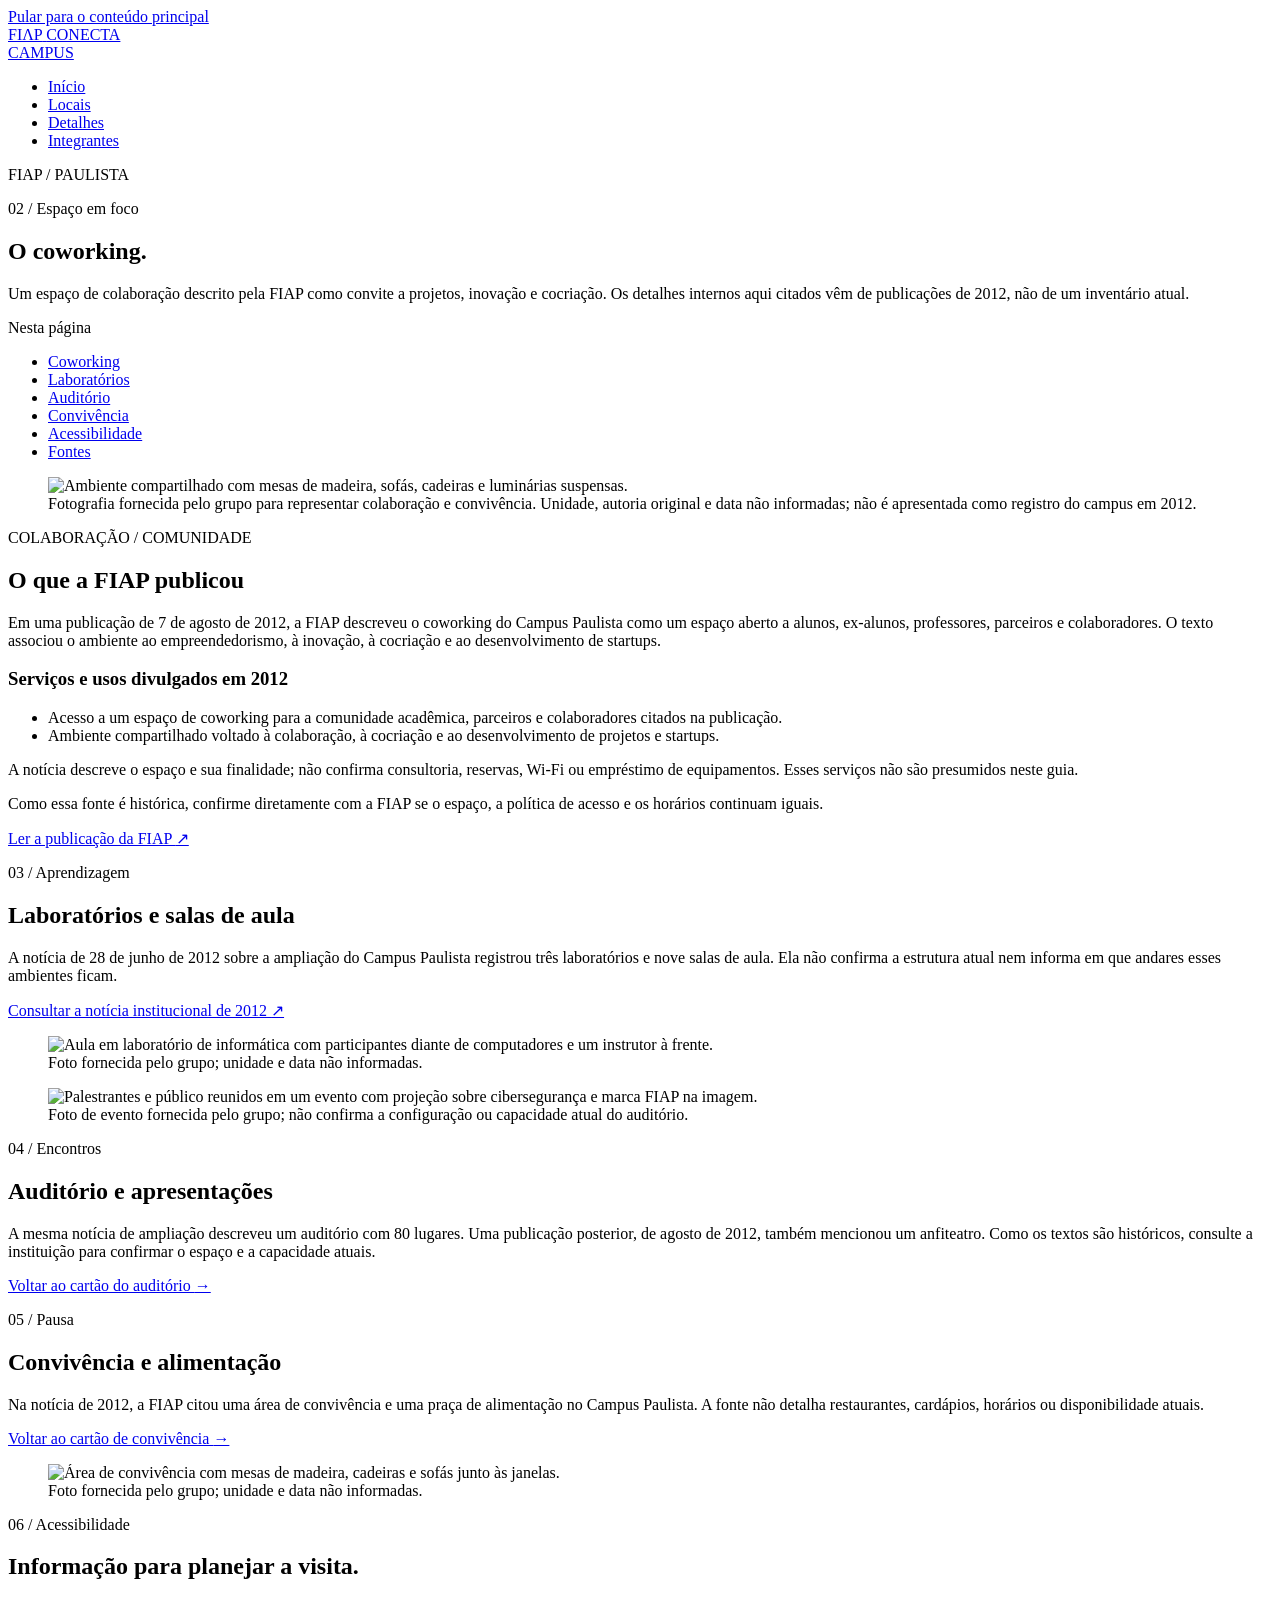
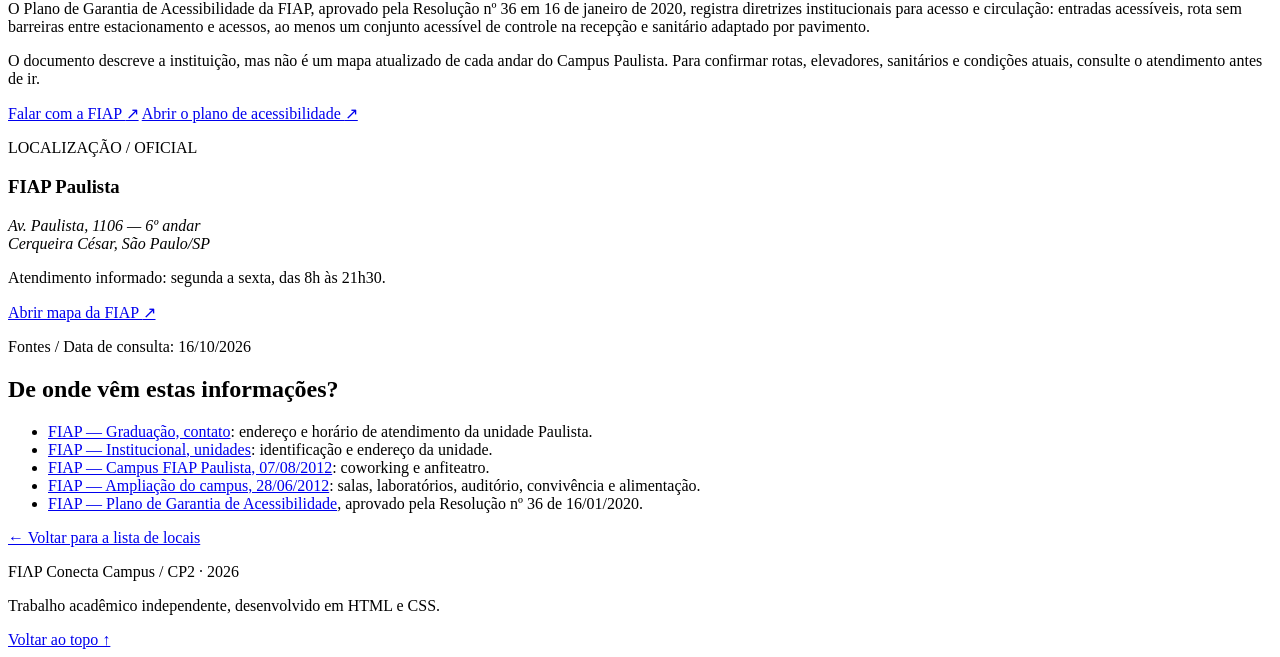
==== detalhes.html @ 5aaaa716 "chore: importa estrutura inicial HTML e CSS Snapshot estático para revisão do grupo; contém as quatr" ====
<!--
INTEGRANTES DO GRUPO
RM574554-ASAFFE GABRIEL
RM576939-GUSTAVO ALMEIDA
RM575893-MOISES ALCIATI
RM576661-CLAUDIO AUGUSTO SILVA DE ASSIS
-->
<!DOCTYPE html>
<html lang="pt-BR">
    <head>
        <meta charset="UTF-8">
        <meta name="viewport" content="width=device-width, initial-scale=1.0">
        <meta name="description" content="Detalhes do coworking e de outros espaços divulgados para a unidade FIAP Paulista, com informações de acessibilidade e fontes.">
        <title>Detalhes | Conecta Campus FIAP</title>
        <link rel="icon" href="img/icone-conecta.svg" type="image/svg+xml">
        <link rel="stylesheet" href="css/style.css">
    </head>
    <body class="page-details">
        <a class="skip-link" href="#principal">Pular para o conteúdo principal</a>
        <header class="site-header" id="topo">
            <div class="container header-content">
                <a class="brand" href="index.html" aria-label="Conecta Campus FIAP — início">
                    <span class="brand-mark" aria-hidden="true">FIΛP</span>
                    <span class="brand-name">CONECTA<br>CAMPUS</span>
                </a>
                <nav aria-label="Navegação principal">
                    <ul class="nav-list">
                        <li><a href="index.html">Início</a></li>
                        <li><a href="locais.html">Locais</a></li>
                        <li><a href="detalhes.html" aria-current="page">Detalhes</a></li>
                        <li><a href="integrantes.html">Integrantes</a></li>
                    </ul>
                </nav>
                <span class="campus-tag">FIAP <span aria-hidden="true">/</span> PAULISTA</span>
            </div>
        </header>

        <main id="principal">
            <section class="page-intro container" aria-labelledby="titulo-principal">
                <p class="eyebrow">02 <span aria-hidden="true">/</span> Espaço em foco</p>
                <h1 id="titulo-principal">O coworking.</h1>
                <p class="lead">Um espaço de colaboração descrito pela FIAP como convite a projetos, inovação e cocriação. Os detalhes internos aqui citados vêm de publicações de 2012, não de um inventário atual.</p>
            </section>

            <nav class="detail-index container" aria-label="Atalhos para as seções desta página">
                <p class="index-label">Nesta página</p>
                <ul>
                    <li><a href="#coworking">Coworking</a></li>
                    <li><a href="#laboratorios">Laboratórios</a></li>
                    <li><a href="#auditorio">Auditório</a></li>
                    <li><a href="#convivencia">Convivência</a></li>
                    <li><a href="#acessibilidade">Acessibilidade</a></li>
                    <li><a href="#fontes">Fontes</a></li>
                </ul>
            </nav>

            <section class="section container detail-feature" id="coworking" aria-labelledby="titulo-coworking">
                <figure class="detail-image-frame">
                    <img class="detail-image" src="img/convivencia-fiap.png" alt="Ambiente compartilhado com mesas de madeira, sofás, cadeiras e luminárias suspensas.">
                    <figcaption class="image-credit">Fotografia fornecida pelo grupo para representar colaboração e convivência. Unidade, autoria original e data não informadas; não é apresentada como registro do campus em 2012.</figcaption>
                </figure>
                <div class="detail-copy">
                    <p class="card-kicker">COLABORAÇÃO <span aria-hidden="true">/</span> COMUNIDADE</p>
                    <h2 id="titulo-coworking">O que a FIAP publicou</h2>
                    <p>Em uma publicação de 7 de agosto de 2012, a FIAP descreveu o coworking do Campus Paulista como um espaço aberto a alunos, ex-alunos, professores, parceiros e colaboradores. O texto associou o ambiente ao empreendedorismo, à inovação, à cocriação e ao desenvolvimento de startups.</p>
                    <h3>Serviços e usos divulgados em 2012</h3>
                    <ul class="check-list">
                        <li>Acesso a um espaço de coworking para a comunidade acadêmica, parceiros e colaboradores citados na publicação.</li>
                        <li>Ambiente compartilhado voltado à colaboração, à cocriação e ao desenvolvimento de projetos e startups.</li>
                    </ul>
                    <p>A notícia descreve o espaço e sua finalidade; não confirma consultoria, reservas, Wi-Fi ou empréstimo de equipamentos. Esses serviços não são presumidos neste guia.</p>
                    <p>Como essa fonte é histórica, confirme diretamente com a FIAP se o espaço, a política de acesso e os horários continuam iguais.</p>
                    <a class="button" href="https://www.fiap.com.br/2012/08/07/campus-fiap-paulista/">Ler a publicação da FIAP <span aria-hidden="true">↗</span></a>
                </div>
            </section>

            <section class="section" id="laboratorios" aria-labelledby="titulo-laboratorios">
                <div class="container detail-row">
                    <div>
                        <p class="eyebrow">03 <span aria-hidden="true">/</span> Aprendizagem</p>
                        <h2 id="titulo-laboratorios">Laboratórios e salas de aula</h2>
                        <p>A notícia de 28 de junho de 2012 sobre a ampliação do Campus Paulista registrou três laboratórios e nove salas de aula. Ela não confirma a estrutura atual nem informa em que andares esses ambientes ficam.</p>
                        <a class="text-link" href="https://www.fiap.com.br/imprensa/fiap-inaugura-novo-campus-na-avenida-paulista/">Consultar a notícia institucional de 2012 <span aria-hidden="true">↗</span></a>
                    </div>
                    <figure>
                        <img class="detail-space-photo" src="img/laboratorio-fiap.webp" alt="Aula em laboratório de informática com participantes diante de computadores e um instrutor à frente.">
                        <figcaption class="image-credit">Foto fornecida pelo grupo; unidade e data não informadas.</figcaption>
                    </figure>
                </div>
            </section>

            <section class="section" id="auditorio" aria-labelledby="titulo-auditorio">
                <div class="container detail-row">
                    <figure>
                        <img class="detail-space-photo" src="img/evento-fiap.webp" alt="Palestrantes e público reunidos em um evento com projeção sobre cibersegurança e marca FIAP na imagem.">
                        <figcaption class="image-credit">Foto de evento fornecida pelo grupo; não confirma a configuração ou capacidade atual do auditório.</figcaption>
                    </figure>
                    <div>
                        <p class="eyebrow">04 <span aria-hidden="true">/</span> Encontros</p>
                        <h2 id="titulo-auditorio">Auditório e apresentações</h2>
                        <p>A mesma notícia de ampliação descreveu um auditório com 80 lugares. Uma publicação posterior, de agosto de 2012, também mencionou um anfiteatro. Como os textos são históricos, consulte a instituição para confirmar o espaço e a capacidade atuais.</p>
                        <a class="text-link" href="locais.html#auditorio">Voltar ao cartão do auditório <span aria-hidden="true">→</span></a>
                    </div>
                </div>
            </section>

            <section class="section" id="convivencia" aria-labelledby="titulo-convivencia">
                <div class="container detail-row">
                    <div>
                        <p class="eyebrow">05 <span aria-hidden="true">/</span> Pausa</p>
                        <h2 id="titulo-convivencia">Convivência e alimentação</h2>
                        <p>Na notícia de 2012, a FIAP citou uma área de convivência e uma praça de alimentação no Campus Paulista. A fonte não detalha restaurantes, cardápios, horários ou disponibilidade atuais.</p>
                        <a class="text-link" href="locais.html#convivencia">Voltar ao cartão de convivência <span aria-hidden="true">→</span></a>
                    </div>
                    <figure>
                        <img class="detail-space-photo" src="img/convivencia-fiap.png" alt="Área de convivência com mesas de madeira, cadeiras e sofás junto às janelas.">
                        <figcaption class="image-credit">Foto fornecida pelo grupo; unidade e data não informadas.</figcaption>
                    </figure>
                </div>
            </section>

            <section class="section accessibility-section" id="acessibilidade" aria-labelledby="titulo-acessibilidade">
                <div class="container accessibility-content">
                    <div>
                        <p class="eyebrow">06 <span aria-hidden="true">/</span> Acessibilidade</p>
                        <h2 id="titulo-acessibilidade">Informação para planejar a visita.</h2>
                        <p>O Plano de Garantia de Acessibilidade da FIAP, aprovado pela Resolução nº 36 em 16 de janeiro de 2020, registra diretrizes institucionais para acesso e circulação: entradas acessíveis, rota sem barreiras entre estacionamento e acessos, ao menos um conjunto acessível de controle na recepção e sanitário adaptado por pavimento.</p>
                        <p>O documento descreve a instituição, mas não é um mapa atualizado de cada andar do Campus Paulista. Para confirmar rotas, elevadores, sanitários e condições atuais, consulte o atendimento antes de ir.</p>
                        <div class="link-row">
                            <a class="button" href="https://www.fiap.com.br/graduacao/contato/">Falar com a FIAP <span aria-hidden="true">↗</span></a>
                            <a class="text-link" href="https://www.fiap.com.br/wp-content/themes/fiap2016/documents/fiap/informacoes-academicas/politicas-institucionais/PLANO%20DE%20GARANTIA%20DE%20ACESSIBILIDADE.pdf">Abrir o plano de acessibilidade <span aria-hidden="true">↗</span></a>
                        </div>
                    </div>
                    <aside class="access-note" aria-label="Resumo sobre o endereço">
                        <p class="card-kicker">LOCALIZAÇÃO <span aria-hidden="true">/</span> OFICIAL</p>
                        <h3>FIAP Paulista</h3>
                        <address>Av. Paulista, 1106 — 6º andar<br>Cerqueira César, São Paulo/SP</address>
                        <p>Atendimento informado: segunda a sexta, das 8h às 21h30.</p>
                        <a class="text-link" href="https://maps.app.goo.gl/bzuX8B3q8ZZ3QX9L8">Abrir mapa da FIAP <span aria-hidden="true">↗</span></a>
                    </aside>
                </div>
            </section>

            <section class="section" id="fontes" aria-labelledby="titulo-fontes">
                <div class="container source-panel">
                    <p class="eyebrow">Fontes <span aria-hidden="true">/</span> Data de consulta: 16/10/2026</p>
                    <h2 id="titulo-fontes">De onde vêm estas informações?</h2>
                    <ul class="source-list">
                        <li><a href="https://www.fiap.com.br/graduacao/contato/">FIAP — Graduação, contato</a>: endereço e horário de atendimento da unidade Paulista.</li>
                        <li><a href="https://www.fiap.com.br/institucional/">FIAP — Institucional, unidades</a>: identificação e endereço da unidade.</li>
                        <li><a href="https://www.fiap.com.br/2012/08/07/campus-fiap-paulista/">FIAP — Campus FIAP Paulista, 07/08/2012</a>: coworking e anfiteatro.</li>
                        <li><a href="https://www.fiap.com.br/imprensa/fiap-inaugura-novo-campus-na-avenida-paulista/">FIAP — Ampliação do campus, 28/06/2012</a>: salas, laboratórios, auditório, convivência e alimentação.</li>
                        <li><a href="https://www.fiap.com.br/wp-content/themes/fiap2016/documents/fiap/informacoes-academicas/politicas-institucionais/PLANO%20DE%20GARANTIA%20DE%20ACESSIBILIDADE.pdf">FIAP — Plano de Garantia de Acessibilidade</a>, aprovado pela Resolução nº 36 de 16/01/2020.</li>
                    </ul>
                </div>
            </section>

            <div class="container return-link-wrap"><a class="button button-outline" href="locais.html">← Voltar para a lista de locais</a></div>
        </main>

        <footer class="site-footer">
            <div class="container footer-content">
                <p><span class="footer-brand">FIΛP</span> Conecta Campus <span aria-hidden="true">/</span> CP2 · 2026</p>
                <p>Trabalho acadêmico independente, desenvolvido em HTML e CSS.</p>
                <a href="#topo">Voltar ao topo ↑</a>
            </div>
        </footer>
    </body>
</html>
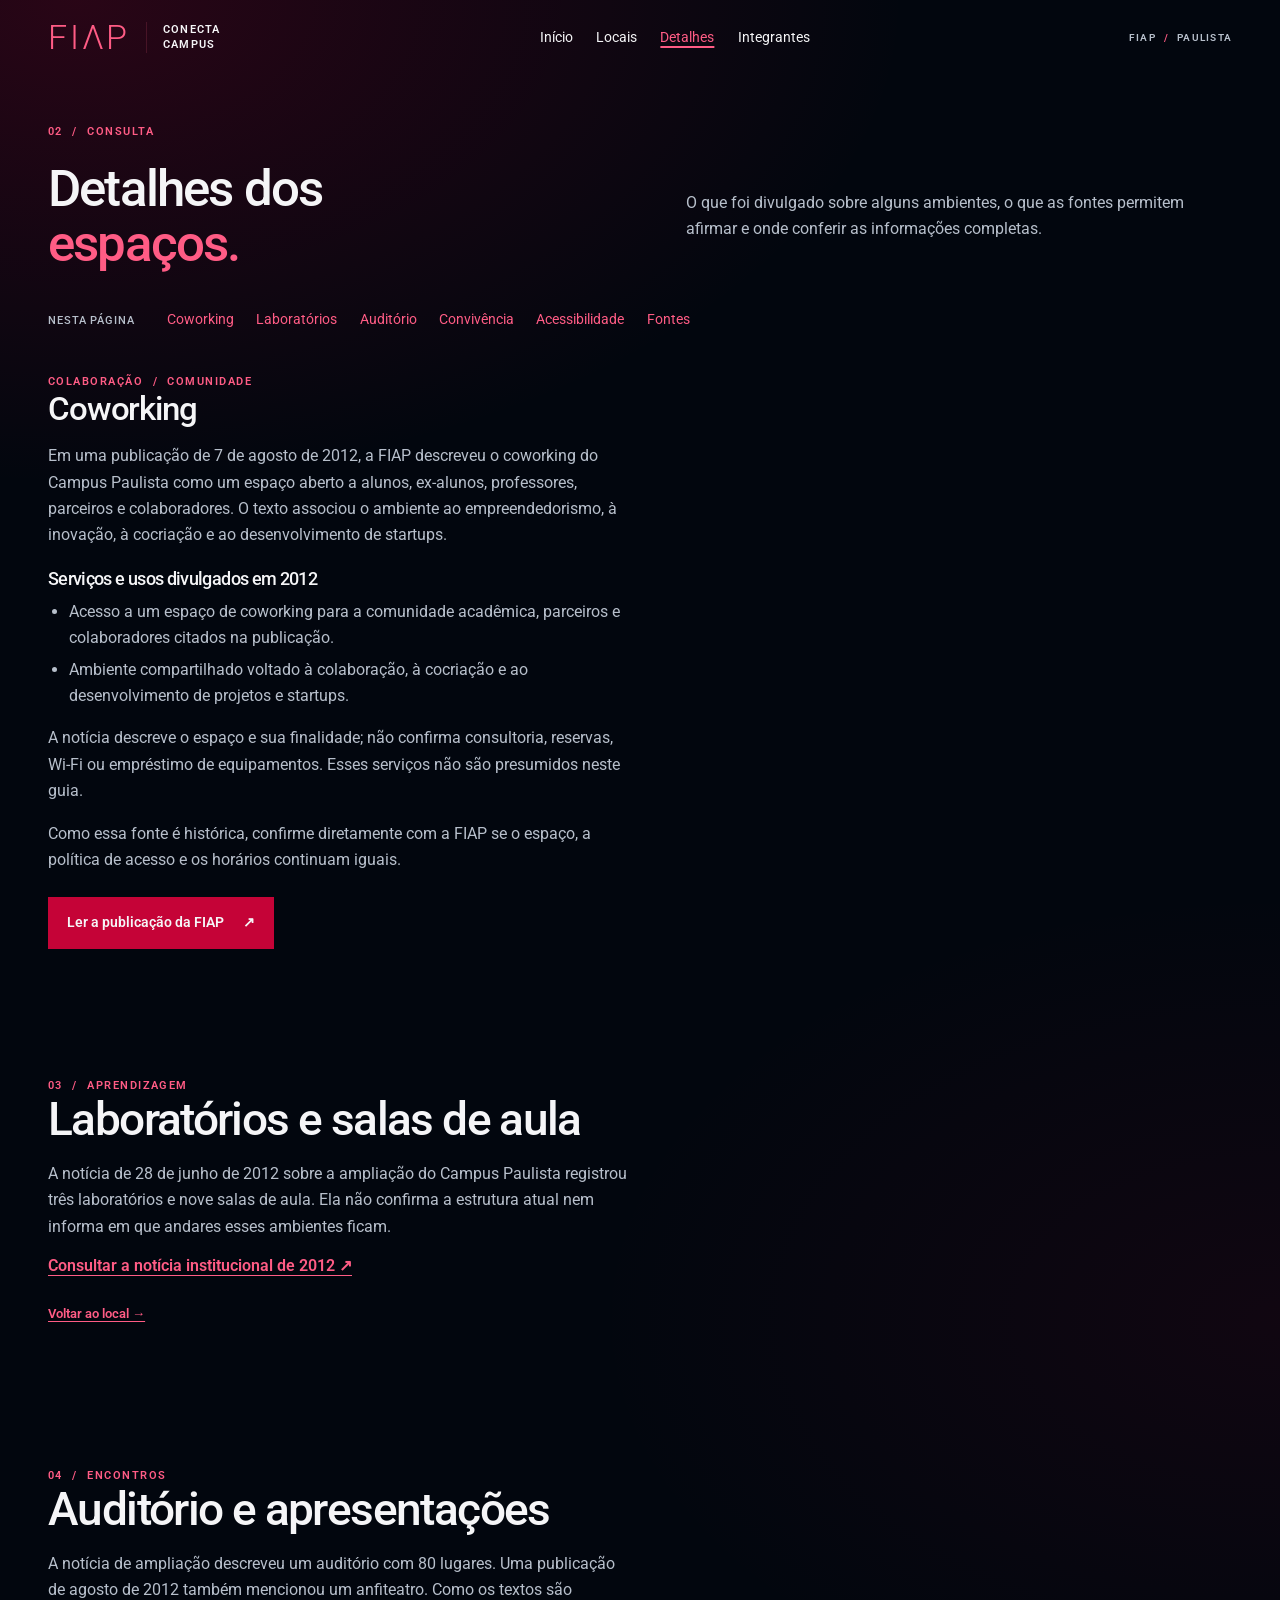
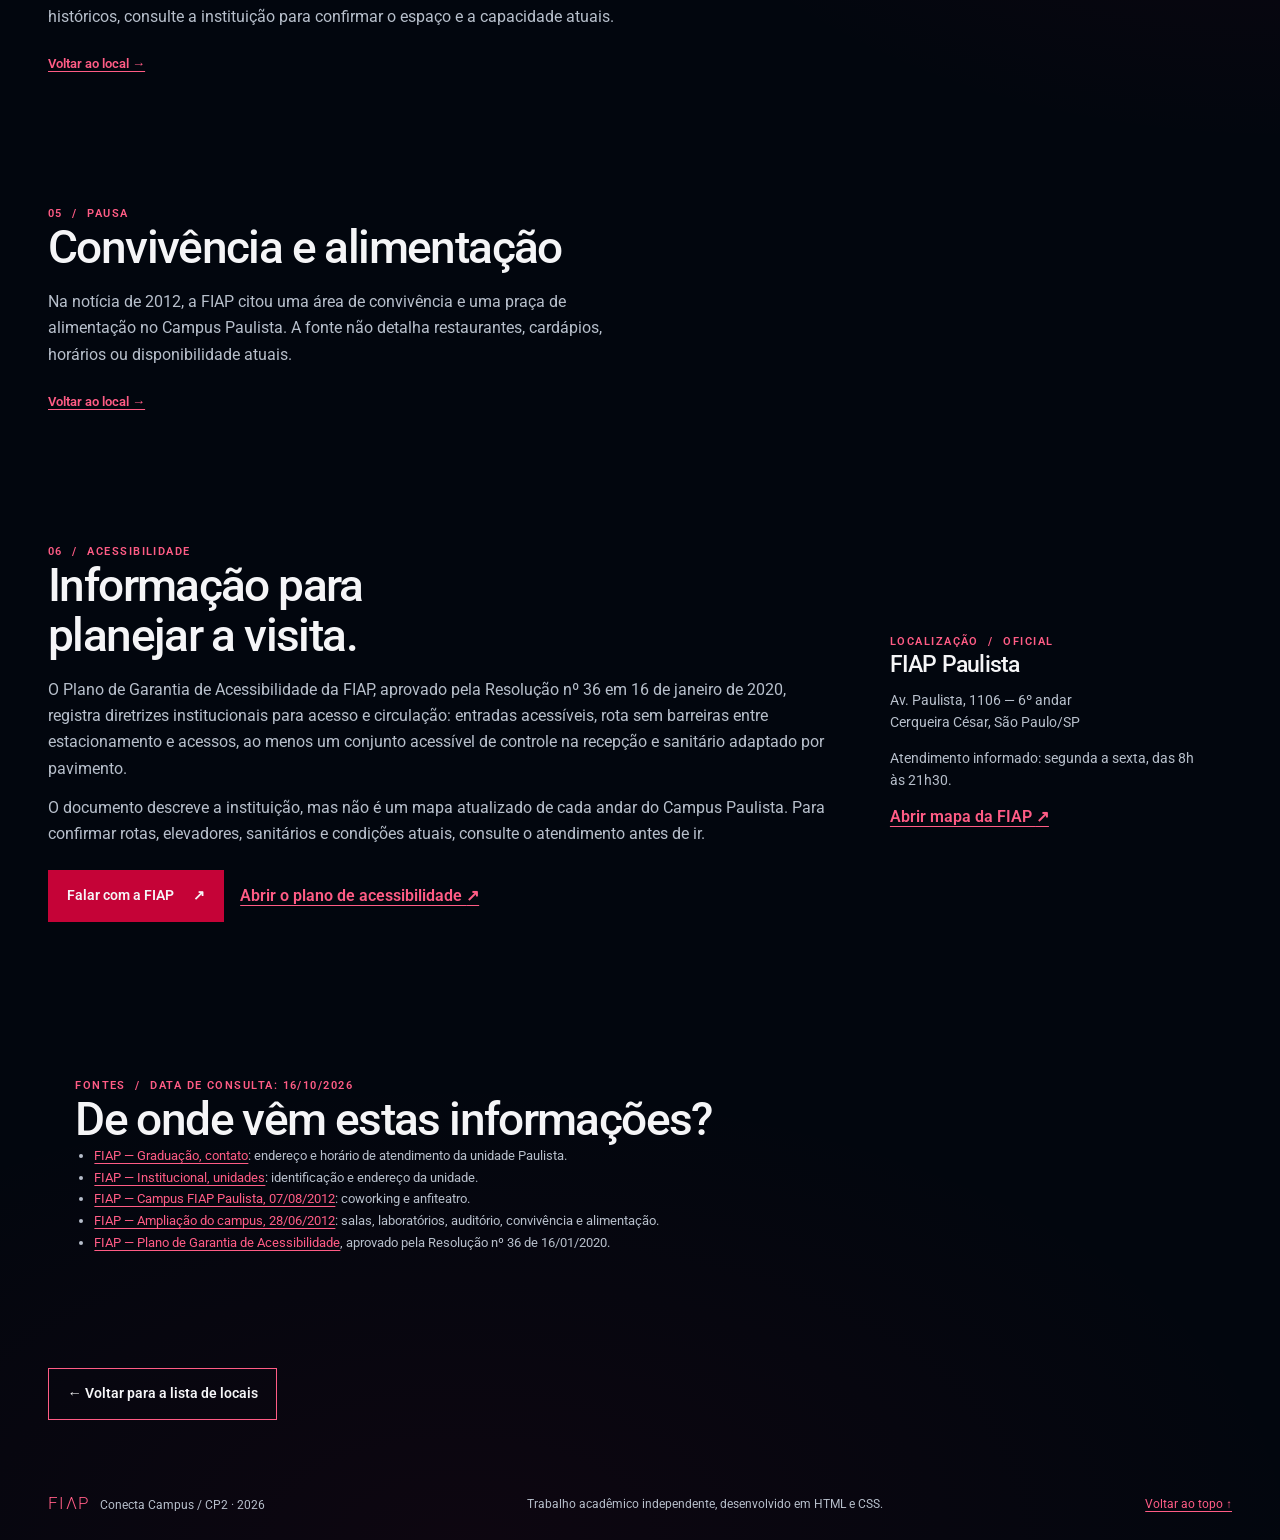
==== commit 20b10fa9: "refactor: separa mascote e organiza imagens do campus Atualiza as páginas para usar o mascote em blo" ====
--- a/detalhes.html
+++ b/detalhes.html
@@ -10,7 +10,7 @@
     <head>
         <meta charset="UTF-8">
         <meta name="viewport" content="width=device-width, initial-scale=1.0">
-        <meta name="description" content="Detalhes do coworking e de outros espaços divulgados para a unidade FIAP Paulista, com informações de acessibilidade e fontes.">
+        <meta name="description" content="Detalhes de espaços divulgados para a unidade FIAP Paulista, com serviços, acessibilidade e fontes.">
         <title>Detalhes | Conecta Campus FIAP</title>
         <link rel="icon" href="img/icone-conecta.svg" type="image/svg+xml">
         <link rel="stylesheet" href="css/style.css">
@@ -37,9 +37,9 @@
 
         <main id="principal">
             <section class="page-intro container" aria-labelledby="titulo-principal">
-                <p class="eyebrow">02 <span aria-hidden="true">/</span> Espaço em foco</p>
-                <h1 id="titulo-principal">O coworking.</h1>
-                <p class="lead">Um espaço de colaboração descrito pela FIAP como convite a projetos, inovação e cocriação. Os detalhes internos aqui citados vêm de publicações de 2012, não de um inventário atual.</p>
+                <p class="eyebrow">02 <span aria-hidden="true">/</span> Consulta</p>
+                <h1 id="titulo-principal">Detalhes dos<br><span>espaços.</span></h1>
+                <p class="lead">O que foi divulgado sobre alguns ambientes, o que as fontes permitem afirmar e onde conferir as informações completas.</p>
             </section>
 
             <nav class="detail-index container" aria-label="Atalhos para as seções desta página">
@@ -55,13 +55,9 @@
             </nav>
 
             <section class="section container detail-feature" id="coworking" aria-labelledby="titulo-coworking">
-                <figure class="detail-image-frame">
-                    <img class="detail-image" src="img/convivencia-fiap.png" alt="Ambiente compartilhado com mesas de madeira, sofás, cadeiras e luminárias suspensas.">
-                    <figcaption class="image-credit">Fotografia fornecida pelo grupo para representar colaboração e convivência. Unidade, autoria original e data não informadas; não é apresentada como registro do campus em 2012.</figcaption>
-                </figure>
                 <div class="detail-copy">
                     <p class="card-kicker">COLABORAÇÃO <span aria-hidden="true">/</span> COMUNIDADE</p>
-                    <h2 id="titulo-coworking">O que a FIAP publicou</h2>
+                    <h2 id="titulo-coworking">Coworking</h2>
                     <p>Em uma publicação de 7 de agosto de 2012, a FIAP descreveu o coworking do Campus Paulista como um espaço aberto a alunos, ex-alunos, professores, parceiros e colaboradores. O texto associou o ambiente ao empreendedorismo, à inovação, à cocriação e ao desenvolvimento de startups.</p>
                     <h3>Serviços e usos divulgados em 2012</h3>
                     <ul class="check-list">
@@ -81,25 +77,18 @@
                         <h2 id="titulo-laboratorios">Laboratórios e salas de aula</h2>
                         <p>A notícia de 28 de junho de 2012 sobre a ampliação do Campus Paulista registrou três laboratórios e nove salas de aula. Ela não confirma a estrutura atual nem informa em que andares esses ambientes ficam.</p>
                         <a class="text-link" href="https://www.fiap.com.br/imprensa/fiap-inaugura-novo-campus-na-avenida-paulista/">Consultar a notícia institucional de 2012 <span aria-hidden="true">↗</span></a>
+                        <p><a class="card-link" href="locais.html#laboratorios">Voltar ao local <span aria-hidden="true">→</span></a></p>
                     </div>
-                    <figure>
-                        <img class="detail-space-photo" src="img/laboratorio-fiap.webp" alt="Aula em laboratório de informática com participantes diante de computadores e um instrutor à frente.">
-                        <figcaption class="image-credit">Foto fornecida pelo grupo; unidade e data não informadas.</figcaption>
-                    </figure>
                 </div>
             </section>
 
             <section class="section" id="auditorio" aria-labelledby="titulo-auditorio">
                 <div class="container detail-row">
-                    <figure>
-                        <img class="detail-space-photo" src="img/evento-fiap.webp" alt="Palestrantes e público reunidos em um evento com projeção sobre cibersegurança e marca FIAP na imagem.">
-                        <figcaption class="image-credit">Foto de evento fornecida pelo grupo; não confirma a configuração ou capacidade atual do auditório.</figcaption>
-                    </figure>
                     <div>
                         <p class="eyebrow">04 <span aria-hidden="true">/</span> Encontros</p>
                         <h2 id="titulo-auditorio">Auditório e apresentações</h2>
-                        <p>A mesma notícia de ampliação descreveu um auditório com 80 lugares. Uma publicação posterior, de agosto de 2012, também mencionou um anfiteatro. Como os textos são históricos, consulte a instituição para confirmar o espaço e a capacidade atuais.</p>
-                        <a class="text-link" href="locais.html#auditorio">Voltar ao cartão do auditório <span aria-hidden="true">→</span></a>
+                        <p>A notícia de ampliação descreveu um auditório com 80 lugares. Uma publicação de agosto de 2012 também mencionou um anfiteatro. Como os textos são históricos, consulte a instituição para confirmar o espaço e a capacidade atuais.</p>
+                        <a class="card-link" href="locais.html#auditorio">Voltar ao local <span aria-hidden="true">→</span></a>
                     </div>
                 </div>
             </section>
@@ -110,12 +99,8 @@
                         <p class="eyebrow">05 <span aria-hidden="true">/</span> Pausa</p>
                         <h2 id="titulo-convivencia">Convivência e alimentação</h2>
                         <p>Na notícia de 2012, a FIAP citou uma área de convivência e uma praça de alimentação no Campus Paulista. A fonte não detalha restaurantes, cardápios, horários ou disponibilidade atuais.</p>
-                        <a class="text-link" href="locais.html#convivencia">Voltar ao cartão de convivência <span aria-hidden="true">→</span></a>
+                        <a class="card-link" href="locais.html#convivencia">Voltar ao local <span aria-hidden="true">→</span></a>
                     </div>
-                    <figure>
-                        <img class="detail-space-photo" src="img/convivencia-fiap.png" alt="Área de convivência com mesas de madeira, cadeiras e sofás junto às janelas.">
-                        <figcaption class="image-credit">Foto fornecida pelo grupo; unidade e data não informadas.</figcaption>
-                    </figure>
                 </div>
             </section>
 
--- a/css/style.css
+++ b/css/style.css
@@ -0,0 +1,1036 @@
+/*
+INTEGRANTES DO GRUPO
+RM574554-ASAFFE GABRIEL
+RM576939-GUSTAVO ALMEIDA
+RM575893-MOISES ALCIATI
+RM576661-CLAUDIO AUGUSTO SILVA DE ASSIS
+*/
+/* RESET E BASE */
+*, *::before, *::after {
+    box-sizing: border-box;
+}
+* {
+    margin: 0;
+    padding: 0;
+}
+@font-face {
+    font-family: "Roboto";
+    src: url("../fonts/roboto-variable.ttf") format("truetype");
+    font-style: normal;
+    font-weight: 100 900;
+    font-display: swap;
+}
+:root {
+    --color-background: #02060e;
+    --color-surface: rgba(11, 17, 27, 0.22);
+    --color-accent: #c50337;
+    --color-link: #ff5c85;
+    --color-text: #f5f5f7;
+    --color-muted: #b7bfcb;
+    --color-border: rgba(255, 92, 133, 0.16);
+    --font-display: "Geomanist", "Roboto", Arial, sans-serif;
+    --font-body: "Roboto", Arial, sans-serif;
+    --container-width: 74rem;
+    --transition-speed: 160ms;
+}
+html {
+    font-family: var(--font-body);
+    font-size: 16px;
+    line-height: 1.65;
+    color-scheme: dark;
+    scroll-behavior: smooth;
+    scroll-padding-top: 2rem;
+}
+body {
+    min-width: 320px;
+    background-color: var(--color-background);
+    background-image: radial-gradient(ellipse 72rem 42rem at 6% 0%, rgba(197, 3, 55, 0.2), transparent 72%), radial-gradient(ellipse 58rem 36rem at 100% 42%, rgba(197, 3, 55, 0.075), transparent 74%), radial-gradient(ellipse 70rem 38rem at 36% 100%, rgba(197, 3, 55, 0.06), transparent 76%);
+    color: var(--color-text);
+}
+img, svg {
+    display: block;
+    max-width: 100%;
+}
+h1, h2, h3 {
+    font-family: var(--font-display);
+    font-weight: 500;
+    line-height: 1.08;
+    letter-spacing: -0.035em;
+}
+h1 {
+    max-width: 13ch;
+    font-size: clamp(2.7rem, 6.2vw, 5.6rem);
+}
+h2 {
+    font-size: clamp(2rem, 3.6vw, 3.25rem);
+}
+h3 {
+    font-size: 1.45rem;
+}
+a {
+    color: var(--color-link);
+    text-decoration-thickness: 1px;
+    text-underline-offset: 0.25em;
+}
+a:hover {
+    text-decoration-thickness: 2px;
+}
+a:focus-visible, button:focus-visible {
+    outline: 3px solid var(--color-text);
+    outline-offset: 5px;
+    border-radius: 2px;
+}
+h1 span, h2 span {
+    color: var(--color-link);
+}
+.container {
+    width: calc(100% - 3rem);
+    max-width: var(--container-width);
+    margin-inline: auto;
+}
+.skip-link {
+    position: absolute;
+    top: -6rem;
+    left: 1rem;
+    padding: 0.75rem 1rem;
+    background: var(--color-text);
+    color: var(--color-background);
+    font-weight: 700;
+}
+.skip-link:focus {
+    top: 1rem;
+}
+/* CABEÇALHO, RODAPÉ E COMPONENTES */
+.site-header, .site-footer, .facts-band {
+    border: 0;
+    background: transparent;
+}
+.header-content, .footer-content {
+    display: flex;
+    flex-wrap: wrap;
+    align-items: center;
+    justify-content: space-between;
+}
+.header-content {
+    gap: 1.25rem 2rem;
+    padding-block: 1.25rem;
+}
+.brand {
+    display: inline-flex;
+    align-items: center;
+    gap: 1rem;
+    color: var(--color-text);
+    text-decoration: none;
+}
+.brand-mark, .footer-brand {
+    color: var(--color-link);
+    font-family: var(--font-body);
+    font-weight: 300;
+    letter-spacing: 0.08em;
+}
+.brand-mark {
+    font-size: 2.15rem;
+    line-height: 1;
+}
+.brand-name {
+    padding-left: 1rem;
+    border-left: 1px solid var(--color-border);
+    font-size: 0.7rem;
+    font-weight: 600;
+    letter-spacing: 0.11em;
+    line-height: 1.35;
+}
+.nav-list {
+    display: flex;
+    flex-wrap: wrap;
+    gap: 0.5rem 1.45rem;
+    list-style: none;
+}
+.nav-list a {
+    display: inline-block;
+    padding-block: 0.35rem;
+    color: var(--color-text);
+    font-family: var(--font-display);
+    font-size: 0.9rem;
+    text-decoration: none;
+    transition: color var(--transition-speed) ease;
+}
+.nav-list a:hover, .nav-list a[aria-current="page"] {
+    color: var(--color-link);
+    text-decoration: underline;
+}
+.nav-list a[aria-current="page"] {
+    text-decoration-thickness: 2px;
+}
+.campus-tag {
+    color: var(--color-muted);
+    font-size: 0.65rem;
+    font-weight: 600;
+    letter-spacing: 0.12em;
+}
+.campus-tag span, .eyebrow span, .card-kicker span, .address-label span {
+    padding-inline: 0.45em;
+    color: var(--color-link);
+}
+.eyebrow, .card-kicker, .fact-label {
+    color: var(--color-link);
+    font-size: 0.7rem;
+    font-weight: 600;
+    letter-spacing: 0.13em;
+    text-transform: uppercase;
+}
+.button {
+    display: inline-flex;
+    align-items: center;
+    justify-content: space-between;
+    gap: 1.15rem;
+    margin-top: 1.5rem;
+    padding: 0.8rem 1.15rem;
+    border: 1px solid var(--color-accent);
+    background: var(--color-accent);
+    color: var(--color-text);
+    font-size: 0.9rem;
+    font-weight: 600;
+    text-decoration: none;
+    transition: transform var(--transition-speed) ease, background-color var(--transition-speed) ease;
+}
+.button:hover {
+    transform: translateY(-2px);
+    background: #a8022e;
+    text-decoration: underline;
+}
+.button-outline {
+    border-color: var(--color-link);
+    background: transparent;
+}
+.text-link, .card-link {
+    display: inline-block;
+    font-weight: 600;
+}
+.image-credit, .source-note {
+    color: var(--color-muted);
+    font-size: 0.65rem;
+    line-height: 1.45;
+}
+.source-note {
+    margin-top: 1.2rem;
+    font-size: 0.78rem;
+}
+.section {
+    padding-block: 4rem;
+}
+.section-heading {
+    display: flex;
+    flex-wrap: wrap;
+    align-items: flex-end;
+    justify-content: space-between;
+    gap: 1.5rem 3rem;
+    margin-bottom: 2rem;
+}
+.section-heading h2 {
+    max-width: 16ch;
+}
+.section-intro {
+    max-width: 31rem;
+    color: var(--color-muted);
+    font-size: 0.92rem;
+}
+.compact-heading {
+    align-items: flex-start;
+}
+.compact-heading h2 {
+    font-size: 2rem;
+}
+.footer-content {
+    gap: 0.8rem 1.5rem;
+    padding-block: 1.4rem;
+    color: var(--color-muted);
+    font-size: 0.72rem;
+}
+.footer-brand {
+    margin-right: 0.45rem;
+    font-size: 1.05rem;
+}
+/* PÁGINA INÍCIO */
+.page-home .hero {
+    position: relative;
+    isolation: isolate;
+    display: flex;
+    align-items: center;
+    overflow: hidden;
+    min-height: clamp(31rem, 50vw, 39rem);
+    margin-top: 1.2rem;
+    margin-bottom: 2.25rem;
+    border-radius: 2.4rem 0 2.4rem 0;
+    background: var(--color-background);
+}
+.page-home .hero::before {
+    content: "CONECTA / CAMPUS / 2026";
+    position: absolute;
+    z-index: 4;
+    top: 3rem;
+    bottom: 3rem;
+    left: 1.2rem;
+    display: flex;
+    align-items: center;
+    padding-left: 0.65rem;
+    border-left: 1px solid rgba(197, 3, 55, 0.72);
+    color: var(--color-link);
+    font-size: 0.62rem;
+    font-weight: 600;
+    letter-spacing: 0.2em;
+    line-height: 1.8;
+    writing-mode: vertical-rl;
+    transform: rotate(180deg);
+}
+.page-home .hero::after {
+    content: "+  +  +";
+    position: absolute;
+    z-index: 4;
+    top: 1.2rem;
+    right: 1.2rem;
+    color: rgba(255, 92, 133, 0.75);
+    font-size: 0.9rem;
+    letter-spacing: 0.5em;
+}
+.hero-mosaic {
+    position: absolute;
+    z-index: 0;
+    inset: 0;
+    display: grid;
+    grid-template-columns: 0.95fr 1.35fr 0.7fr;
+    gap: 0.3rem;
+    background: var(--color-background);
+}
+.hero-panel {
+    width: 100%;
+    height: 100%;
+    min-width: 0;
+    object-fit: cover;
+}
+.hero-panel-one {
+    object-position: 52% center;
+    opacity: 0.56;
+}
+.hero-panel-two {
+    object-position: 48% 34%;
+    opacity: 0.82;
+    border-radius: 0 0 2.2rem 0;
+}
+.hero-panel-three {
+    object-position: 54% center;
+    opacity: 0.43;
+}
+.hero-shade {
+    position: absolute;
+    z-index: 1;
+    inset: 0;
+    background: linear-gradient(90deg, rgba(2, 6, 14, 0.82), rgba(2, 6, 14, 0.51) 47%, rgba(2, 6, 14, 0.64)), linear-gradient(0deg, rgba(2, 6, 14, 0.38), transparent 58%), linear-gradient(125deg, rgba(197, 3, 55, 0.25), transparent 60%);
+}
+.hero-copy {
+    position: relative;
+    z-index: 2;
+    width: 74%;
+    max-width: 57rem;
+    padding: clamp(3rem, 6vw, 5.5rem) 9rem clamp(3rem, 6vw, 5.5rem) clamp(4.5rem, 8vw, 7rem);
+    animation: rise-in 320ms ease-out both;
+}
+.page-home .hero h1 {
+    max-width: 12ch;
+    font-size: clamp(3.2rem, 6.4vw, 6.25rem);
+    line-height: 0.94;
+    text-shadow: 0 2px 1.2rem rgba(2, 6, 14, 0.6);
+}
+.hero-description {
+    max-width: 31rem;
+    margin-top: 1.4rem;
+    color: var(--color-muted);
+    font-size: 1.1rem;
+    text-shadow: 0 1px 0.8rem rgba(2, 6, 14, 0.65);
+}
+.hero-caption {
+    max-width: 31rem;
+    margin-top: 1rem;
+    color: rgba(245, 245, 247, 0.78);
+    font-size: 0.72rem;
+}
+.hero-android {
+    position: absolute;
+    z-index: 1;
+    right: 0.5rem;
+    bottom: -1rem;
+    width: min(34%, 24rem);
+    margin: 0;
+    pointer-events: none;
+}
+.android-image {
+    width: 100%;
+    height: auto;
+    opacity: 0.58;
+    object-fit: contain;
+    mix-blend-mode: screen;
+    filter: drop-shadow(0 0 1.5rem rgba(197, 3, 55, 0.38));
+}
+.hero-android figcaption {
+    position: absolute;
+    right: 0.25rem;
+    bottom: 0.9rem;
+    max-width: 13rem;
+    padding: 0.25rem 0.45rem;
+    background: rgba(2, 6, 14, 0.62);
+    color: rgba(245, 245, 247, 0.72);
+    font-size: 0.58rem;
+    line-height: 1.35;
+    text-align: right;
+}
+.hero-android figcaption span {
+    color: var(--color-link);
+}
+.facts-list {
+    display: flex;
+    flex-wrap: wrap;
+    align-items: center;
+    justify-content: flex-start;
+    gap: clamp(1.4rem, 5vw, 5rem);
+    padding-block: 1.25rem;
+}
+.facts-list p {
+    display: flex;
+    flex-direction: column;
+    gap: 0.2rem;
+}
+.fact-label {
+    font-size: 0.6rem;
+}
+.facts-list strong {
+    font-size: 0.88rem;
+    font-weight: 500;
+}
+.page-home .facts-list .text-link {
+    margin-left: auto;
+    font-size: 0.8rem;
+}
+.place-grid-home {
+    display: grid;
+    grid-template-columns: minmax(0, 1.18fr) minmax(20rem, 0.82fr);
+    grid-template-rows: repeat(2, minmax(10rem, auto));
+    gap: 1.6rem clamp(2rem, 5vw, 4.5rem);
+    align-items: center;
+}
+.place-grid-home .place-card {
+    overflow: visible;
+    border: 0;
+    background: transparent;
+}
+.place-grid-home .place-card:first-child {
+    grid-column: 1;
+    grid-row: 1 / span 2;
+}
+.place-grid-home .place-card:not(:first-child) {
+    display: grid;
+    grid-template-columns: minmax(8rem, 0.8fr) minmax(0, 1.2fr);
+    gap: 1.2rem;
+    align-items: center;
+}
+.place-grid-home .place-card:nth-child(2) {
+    grid-column: 2;
+    grid-row: 1;
+}
+.place-grid-home .place-card:nth-child(3) {
+    grid-column: 2;
+    grid-row: 2;
+}
+.place-grid-home .place-card:not(:first-child) .card-image-link {
+    grid-column: 1;
+    grid-row: 1;
+}
+.place-grid-home .place-card:not(:first-child) .card-body {
+    grid-column: 2;
+    grid-row: 1;
+    padding: 0;
+}
+.address-display {
+    display: block;
+    padding: 1.7rem 1.4rem 1.4rem;
+    border-radius: 2rem 0 2rem 0;
+    background: linear-gradient(140deg, rgba(197, 3, 55, 0.18), rgba(197, 3, 55, 0.035) 68%, transparent);
+    color: var(--color-text);
+    text-decoration: none;
+}
+.address-label {
+    display: block;
+    margin-bottom: 1.5rem;
+    color: var(--color-muted);
+    font-size: 0.72rem;
+    letter-spacing: 0.08em;
+    text-transform: uppercase;
+}
+.address-number {
+    display: flex;
+    align-items: flex-start;
+    gap: 0.5rem;
+    color: var(--color-link);
+    font-size: clamp(5.5rem, 12vw, 10.5rem);
+    font-weight: 300;
+    letter-spacing: -0.075em;
+    line-height: 0.9;
+}
+.address-arrow {
+    padding-top: 0.15em;
+    font-size: 0.3em;
+    letter-spacing: normal;
+}
+.address-street {
+    display: block;
+    margin-top: 1.2rem;
+    font-size: clamp(1.4rem, 2.8vw, 2rem);
+    font-weight: 400;
+    letter-spacing: -0.025em;
+}
+.address-display:hover .address-street {
+    text-decoration: underline;
+    text-underline-offset: 0.2em;
+}
+/* LOCAIS */
+.card-image-link {
+    display: block;
+    overflow: hidden;
+    border-radius: 1.45rem 0 1.45rem 0;
+}
+.card-image {
+    width: 100%;
+    height: 9rem;
+    object-fit: cover;
+    opacity: 0.84;
+    transition: opacity var(--transition-speed) ease, transform var(--transition-speed) ease;
+}
+.card-image-link:hover .card-image {
+    opacity: 1;
+    transform: scale(1.025);
+}
+.page-locations .place-card:nth-child(even) .card-image-link {
+    border-radius: 0 1.45rem 0 1.45rem;
+}
+.card-figure .image-credit {
+    padding: 0.4rem 0.85rem 0.6rem;
+}
+.card-body {
+    display: flex;
+    flex-direction: column;
+    align-items: flex-start;
+    padding: 1.25rem;
+}
+.card-body .card-kicker {
+    margin-bottom: 0.75rem;
+}
+.card-body h2, .card-body h3 {
+    margin-bottom: 0.65rem;
+    font-size: 1.3rem;
+}
+.card-body > p:not(.card-kicker):not(.image-credit) {
+    margin-bottom: 1rem;
+    color: var(--color-muted);
+    font-size: 0.87rem;
+}
+.card-link {
+    margin-top: auto;
+    padding-top: 0.65rem;
+    font-size: 0.82rem;
+}
+.page-intro {
+    padding-block: 4rem 2.25rem;
+}
+.page-intro .lead {
+    max-width: 48rem;
+    margin-top: 1.3rem;
+    color: var(--color-muted);
+    font-size: 1.05rem;
+}
+.page-intro .button {
+    margin-top: 1.25rem;
+}
+.page-locations .page-intro, .page-details .page-intro {
+    display: grid;
+    grid-template-columns: minmax(0, 1fr) minmax(0, 0.95fr);
+    gap: 1rem 4rem;
+    padding-block: 3rem 1.5rem;
+}
+.page-locations .page-intro .eyebrow, .page-details .page-intro .eyebrow {
+    grid-column: 1 / -1;
+    margin-bottom: 0.2rem;
+}
+.page-locations .page-intro h1, .page-details .page-intro h1, .page-team .page-intro h1 {
+    max-width: 20ch;
+    font-size: clamp(2.5rem, 4vw, 3.7rem);
+}
+.page-locations .page-intro .lead, .page-details .page-intro .lead {
+    align-self: center;
+    margin-top: 0;
+    font-size: 1rem;
+}
+.page-locations .page-intro .button {
+    grid-column: 2;
+    justify-self: start;
+    margin-top: 0.2rem;
+}
+.page-team .page-intro {
+    padding-block: 3rem 0.5rem;
+}
+.detail-list {
+    display: grid;
+    gap: 0.7rem;
+    width: 100%;
+    margin-block: 1rem 1.2rem;
+    font-size: 0.82rem;
+}
+.detail-list div {
+    padding-top: 0.65rem;
+    border-top: 1px solid var(--color-border);
+}
+.detail-list dt {
+    color: var(--color-link);
+    font-size: 0.65rem;
+    font-weight: 600;
+    letter-spacing: 0.07em;
+    text-transform: uppercase;
+}
+.detail-list dd {
+    margin-top: 0.15rem;
+    color: var(--color-muted);
+}
+.page-locations .place-grid {
+    display: flex;
+    flex-direction: column;
+    gap: 0;
+    counter-reset: campus-place;
+}
+.page-locations .place-card {
+    display: grid;
+    grid-template-columns: 4.5rem minmax(17rem, 0.9fr) minmax(0, 1.1fr);
+    align-items: center;
+    gap: clamp(1.2rem, 3vw, 2.8rem);
+    overflow: visible;
+    padding-block: 1.8rem;
+    border: 0;
+    background: transparent;
+}
+.page-locations .place-card::before {
+    counter-increment: campus-place;
+    content: "0" counter(campus-place);
+    align-self: start;
+    padding-top: 0.3rem;
+    color: var(--color-link);
+    font-family: var(--font-display);
+    font-size: clamp(2rem, 4vw, 3.2rem);
+    font-weight: 300;
+    line-height: 1;
+}
+.page-locations .card-figure {
+    grid-column: 2;
+    grid-row: 1;
+}
+.page-locations .card-image {
+    height: 15rem;
+}
+.page-locations .card-body {
+    grid-column: 3;
+    grid-row: 1;
+    padding: 0;
+}
+.page-locations .place-card:nth-child(even) .card-figure {
+    grid-column: 3;
+}
+.page-locations .place-card:nth-child(even) .card-body {
+    grid-column: 2;
+}
+.page-locations .detail-list {
+    gap: 0.9rem;
+}
+.page-locations .detail-list div {
+    padding-top: 0.4rem;
+    border-top: 0;
+}
+/* DETALHES */
+.detail-index {
+    display: flex;
+    flex-wrap: wrap;
+    align-items: baseline;
+    gap: 0.7rem 2rem;
+    padding-block: 0.7rem 0;
+}
+.index-label {
+    color: var(--color-muted);
+    font-size: 0.7rem;
+    font-weight: 500;
+    letter-spacing: 0.08em;
+    text-transform: uppercase;
+}
+.detail-index ul {
+    display: flex;
+    flex-wrap: wrap;
+    gap: 0.6rem 1.4rem;
+    list-style: none;
+}
+.detail-index a {
+    font-size: 0.85rem;
+    text-decoration: none;
+}
+.detail-index + .detail-feature {
+    padding-top: 2.5rem;
+}
+.detail-feature, .detail-row {
+    display: grid;
+    grid-template-columns: minmax(0, 1.1fr) minmax(0, 1fr);
+    gap: 2rem 4rem;
+    align-items: start;
+}
+.detail-image {
+    width: 100%;
+    height: auto;
+}
+.detail-image-frame .image-credit {
+    padding: 0.7rem 0 0.1rem;
+}
+.detail-copy > p:not(.card-kicker) {
+    margin-top: 1rem;
+    color: var(--color-muted);
+}
+.detail-copy h2 {
+    font-size: clamp(1.7rem, 2.6vw, 2.3rem);
+}
+.detail-copy h3 {
+    margin-block: 1.25rem 0.65rem;
+    font-size: 1.15rem;
+}
+.detail-row h2 {
+    margin-bottom: 1rem;
+}
+.detail-row p:not(.eyebrow) {
+    margin-block: 0.8rem;
+    color: var(--color-muted);
+}
+.detail-space-photo {
+    width: 100%;
+    height: auto;
+    border-radius: 0 2rem 0 2rem;
+}
+.detail-row:nth-of-type(even) .detail-space-photo {
+    border-radius: 2rem 0 2rem 0;
+}
+.detail-row figure .image-credit {
+    padding-top: 0.55rem;
+}
+.check-list {
+    padding-left: 1.3rem;
+    color: var(--color-muted);
+}
+.check-list li + li {
+    margin-top: 0.3rem;
+}
+.accessibility-section {
+    background: transparent;
+}
+.accessibility-content {
+    display: grid;
+    grid-template-columns: minmax(0, 1.7fr) minmax(15rem, 0.8fr);
+    gap: 2.5rem;
+    align-items: center;
+}
+.accessibility-content h2 {
+    max-width: 18ch;
+    margin-bottom: 1rem;
+}
+.accessibility-content > div > p:not(.eyebrow) {
+    margin-block: 0.8rem;
+    color: var(--color-muted);
+}
+.link-row {
+    display: flex;
+    flex-wrap: wrap;
+    align-items: center;
+    gap: 1rem;
+}
+.link-row .button, .link-row .text-link {
+    margin-top: 0.6rem;
+}
+.access-note, .source-panel {
+    background: transparent;
+}
+.access-note {
+    padding: 1.5rem;
+}
+.access-note h3 {
+    margin-bottom: 0.75rem;
+}
+.access-note address, .access-note > p:not(.card-kicker) {
+    margin-bottom: 0.8rem;
+    color: var(--color-muted);
+    font-size: 0.85rem;
+    font-style: normal;
+}
+.source-panel {
+    padding: 1.7rem;
+}
+.source-list {
+    padding-left: 1.2rem;
+    color: var(--color-muted);
+    font-size: 0.82rem;
+}
+.return-link-wrap {
+    padding-bottom: 3rem;
+}
+/* INTEGRANTES */
+.page-team .team-grid {
+    display: flex;
+    flex-direction: column;
+    gap: 0;
+    counter-reset: team-member;
+}
+.page-team .member-card {
+    display: grid;
+    grid-template-columns: 3.2rem minmax(10rem, 15rem) minmax(0, 1fr);
+    gap: clamp(1rem, 2.5vw, 2rem);
+    align-items: center;
+    padding-block: 1.4rem;
+}
+.page-team .member-card::before {
+    counter-increment: team-member;
+    content: "0" counter(team-member);
+    align-self: start;
+    padding-top: 0.35rem;
+    color: var(--color-link);
+    font-family: var(--font-display);
+    font-size: 2.4rem;
+    font-weight: 300;
+    line-height: 1;
+}
+.member-photo {
+    width: 100%;
+    height: 13rem;
+    aspect-ratio: 4 / 5;
+    border-radius: 48% 48% 0 48%;
+    background: rgba(197, 3, 55, 0.1);
+    object-fit: contain;
+    object-position: center 35%;
+}
+.page-team .member-card:nth-child(even) .member-photo {
+    border-radius: 0;
+    background: rgba(255, 255, 255, 0.035);
+}
+.member-figure figcaption {
+    padding: 0.45rem 0.2rem 0.6rem;
+    color: var(--color-muted);
+    font-size: 0.68rem;
+    line-height: 1.45;
+}
+.member-body {
+    display: grid;
+    grid-template-columns: minmax(0, 1fr) minmax(14rem, 0.8fr);
+    column-gap: 2rem;
+    align-items: end;
+}
+.member-body .card-kicker, .member-body h2, .member-role {
+    grid-column: 1;
+}
+.member-body h2 {
+    margin-bottom: 0.3rem;
+    font-size: clamp(1.5rem, 2.3vw, 2.15rem);
+}
+.member-role {
+    margin-bottom: 0;
+    color: var(--color-muted);
+    font-size: 0.87rem;
+}
+.member-links {
+    display: flex;
+    flex-wrap: wrap;
+    justify-content: flex-end;
+    grid-column: 2;
+    grid-row: 1 / span 3;
+    gap: 0.4rem 1.2rem;
+    list-style: none;
+}
+.member-social-link {
+    display: flex;
+    align-items: center;
+    justify-content: space-between;
+    gap: 0.5rem;
+    color: var(--color-link);
+    font-size: 0.78rem;
+    font-weight: 600;
+    text-decoration: underline;
+    text-underline-offset: 0.25em;
+}
+.member-social-link:hover {
+    color: var(--color-text);
+    text-decoration-thickness: 2px;
+}
+.member-social-link span {
+    color: var(--color-text);
+}
+.team-note {
+    max-width: 47rem;
+    margin: 2rem 0 0 auto;
+    padding: 0.2rem 0 0.2rem 1rem;
+    border-left: 2px solid rgba(197, 3, 55, 0.52);
+    background: linear-gradient(105deg, rgba(197, 3, 55, 0.09), rgba(11, 17, 27, 0.14) 72%, transparent);
+}
+.team-note h2 {
+    margin-bottom: 0.6rem;
+    font-size: 1.4rem;
+}
+.team-note p {
+    color: var(--color-muted);
+    font-size: 0.9rem;
+}
+.team-note .text-link {
+    margin-top: 0.8rem;
+}
+/* RESPONSIVO — UMA ÚNICA SEÇÃO ATÉ 52REM */
+@media (max-width: 52rem) {
+    .container {
+        width: calc(100% - 2rem);
+    }
+    .page-home .hero {
+        min-height: 35rem;
+        margin-top: 0.75rem;
+        margin-bottom: 1.5rem;
+    }
+    .page-home .hero::before {
+        top: 1.15rem;
+        bottom: auto;
+        left: 1.1rem;
+        display: block;
+        padding: 0.3rem 0 0;
+        border: 0;
+        border-top: 1px solid rgba(197, 3, 55, 0.72);
+        line-height: 1.2;
+        writing-mode: horizontal-tb;
+        transform: none;
+    }
+    .hero-copy {
+        width: 100%;
+        padding: 4rem 1.2rem 10rem;
+    }
+    .page-home .hero h1 {
+        max-width: 10ch;
+        font-size: clamp(3rem, 12vw, 4.4rem);
+    }
+    .hero-description {
+        max-width: 23rem;
+        font-size: 1rem;
+    }
+    .hero-android {
+        right: 0.25rem;
+        bottom: -0.5rem;
+        width: 10.5rem;
+    }
+    .android-image {
+        opacity: 0.28;
+    }
+    .hero-android figcaption {
+        right: 0.25rem;
+        bottom: 0.7rem;
+        max-width: 9rem;
+        font-size: 0.62rem;
+    }
+    .page-home .facts-list {
+        gap: 1rem 1.6rem;
+    }
+    .page-home .facts-list .text-link {
+        margin-left: 0;
+    }
+    .place-grid-home {
+        grid-template-columns: 1fr;
+        grid-template-rows: auto;
+        gap: 1.4rem;
+    }
+    .place-grid-home .place-card:first-child, .place-grid-home .place-card:nth-child(2),     .place-grid-home .place-card:nth-child(3) {
+        grid-column: 1;
+        grid-row: auto;
+    }
+    .address-display {
+        padding-block: 0.75rem 1rem;
+    }
+    .address-number {
+        font-size: clamp(5rem, 24vw, 7rem);
+    }
+    .page-locations .page-intro, .page-details .page-intro, .detail-feature,     .accessibility-content {
+        grid-template-columns: 1fr;
+        gap: 1.2rem;
+    }
+    .page-locations .page-intro .button {
+        grid-column: 1;
+    }
+    .page-locations .place-card {
+        grid-template-columns: 2.6rem minmax(0, 1fr);
+        gap: 0.9rem 1rem;
+        padding-block: 1.4rem;
+    }
+    .page-locations .place-card::before {
+        grid-column: 1;
+        grid-row: 1;
+        font-size: 1.8rem;
+    }
+    .page-locations .card-figure,     .page-locations .place-card:nth-child(even) .card-figure {
+        grid-column: 2;
+        grid-row: 1;
+    }
+    .page-locations .card-body,     .page-locations .place-card:nth-child(even) .card-body {
+        grid-column: 2;
+        grid-row: 2;
+    }
+    .page-locations .card-image {
+        height: 12rem;
+    }
+    .detail-row {
+        grid-template-columns: 1fr;
+        gap: 2rem;
+    }
+    .page-team .member-card {
+        grid-template-columns: 1.5rem minmax(5rem, 6rem) minmax(0, 1fr);
+        gap: 0.6rem;
+        padding-block: 1rem;
+    }
+    .page-team .member-card::before {
+        font-size: 1.5rem;
+    }
+    .page-team .member-photo {
+        height: 8.5rem;
+    }
+    .page-team .member-body {
+        display: block;
+    }
+    .page-team .member-body h2 {
+        font-size: 1.18rem;
+    }
+    .page-team .member-links {
+        justify-content: flex-start;
+        gap: 0.35rem 0.8rem;
+        margin-top: 0.7rem;
+    }
+    .page-team .member-social-link {
+        font-size: 0.72rem;
+    }
+}
+/* REDUÇÃO DE MOVIMENTO */
+@media (prefers-reduced-motion: reduce) {
+    *, *::before,     *::after {
+        scroll-behavior: auto !important;
+        animation: none !important;
+        transition: none !important;
+    }
+    .button:hover,     .place-card:hover {
+        transform: none;
+    }
+}
+@keyframes rise-in {
+    from {
+        opacity: 0;
+        transform: translateY(6px);
+    }
+    to {
+        opacity: 1;
+        transform: translateY(0);
+    }
+}
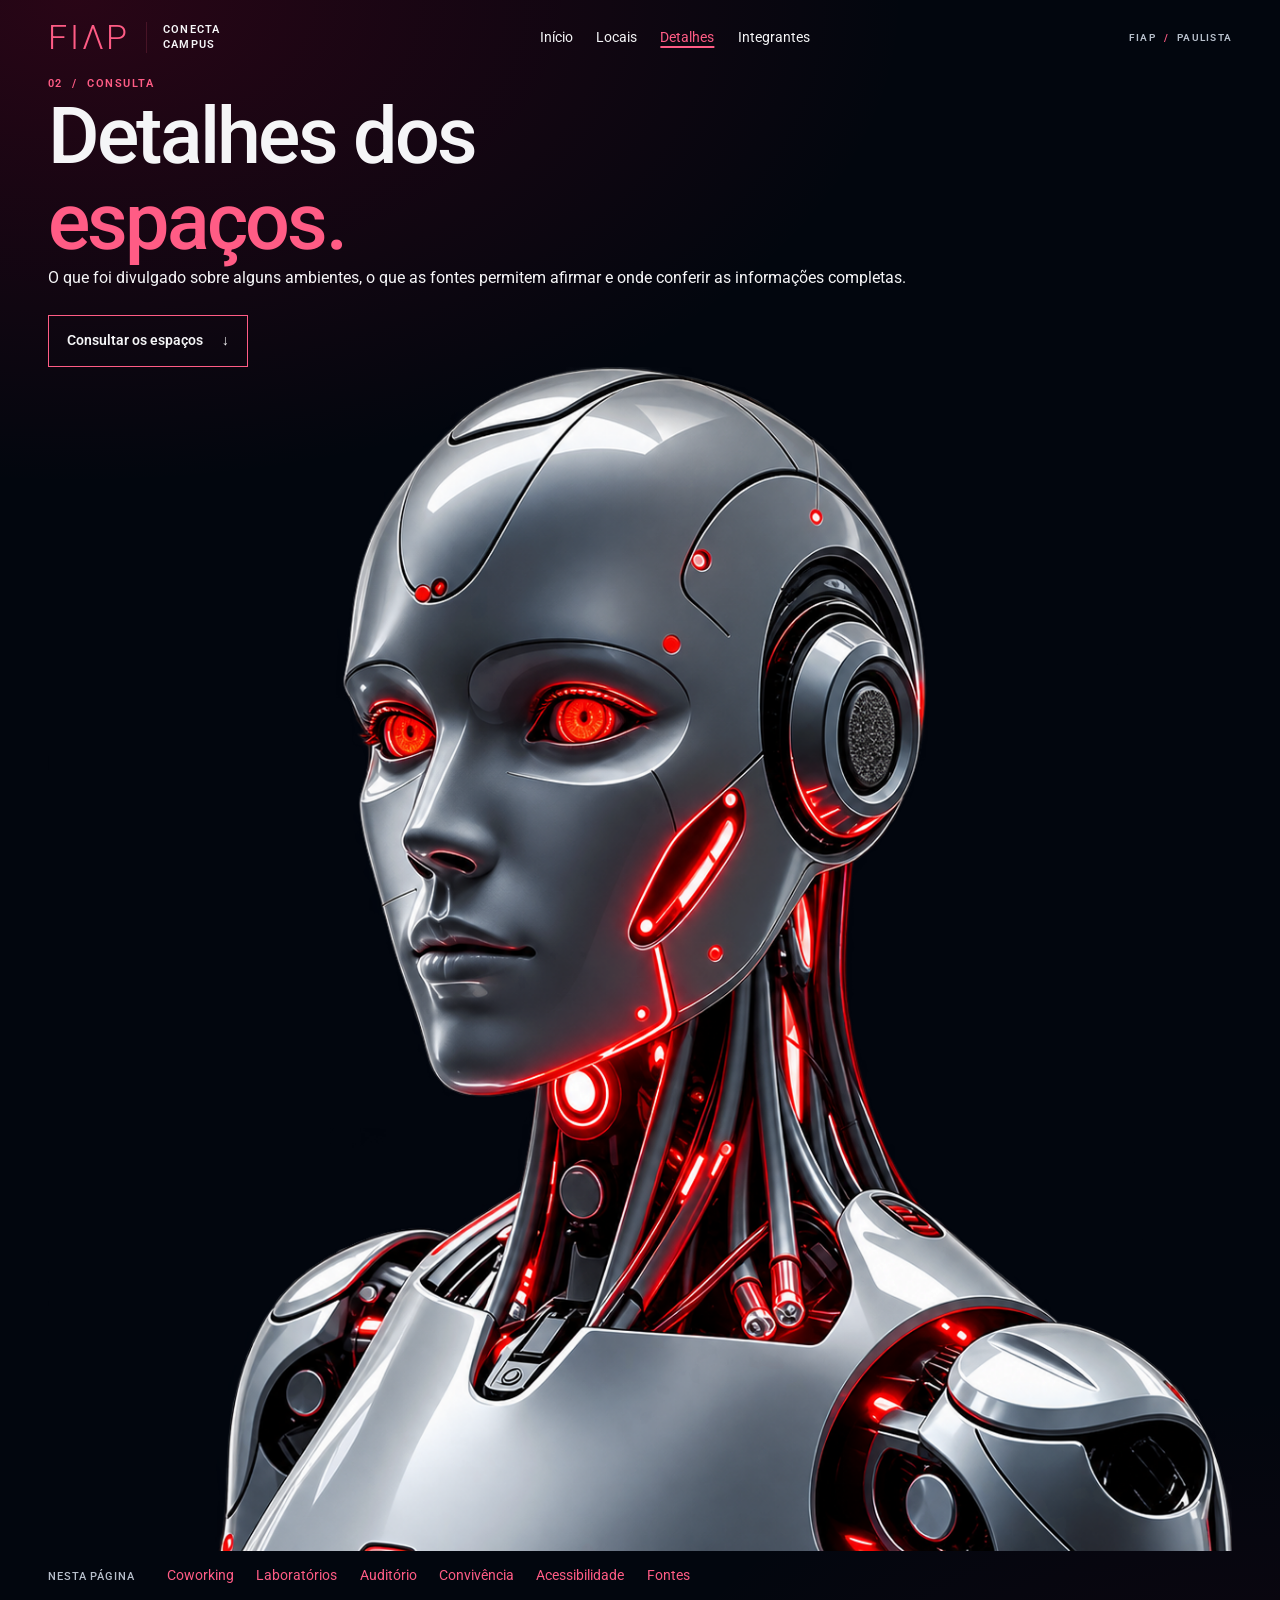
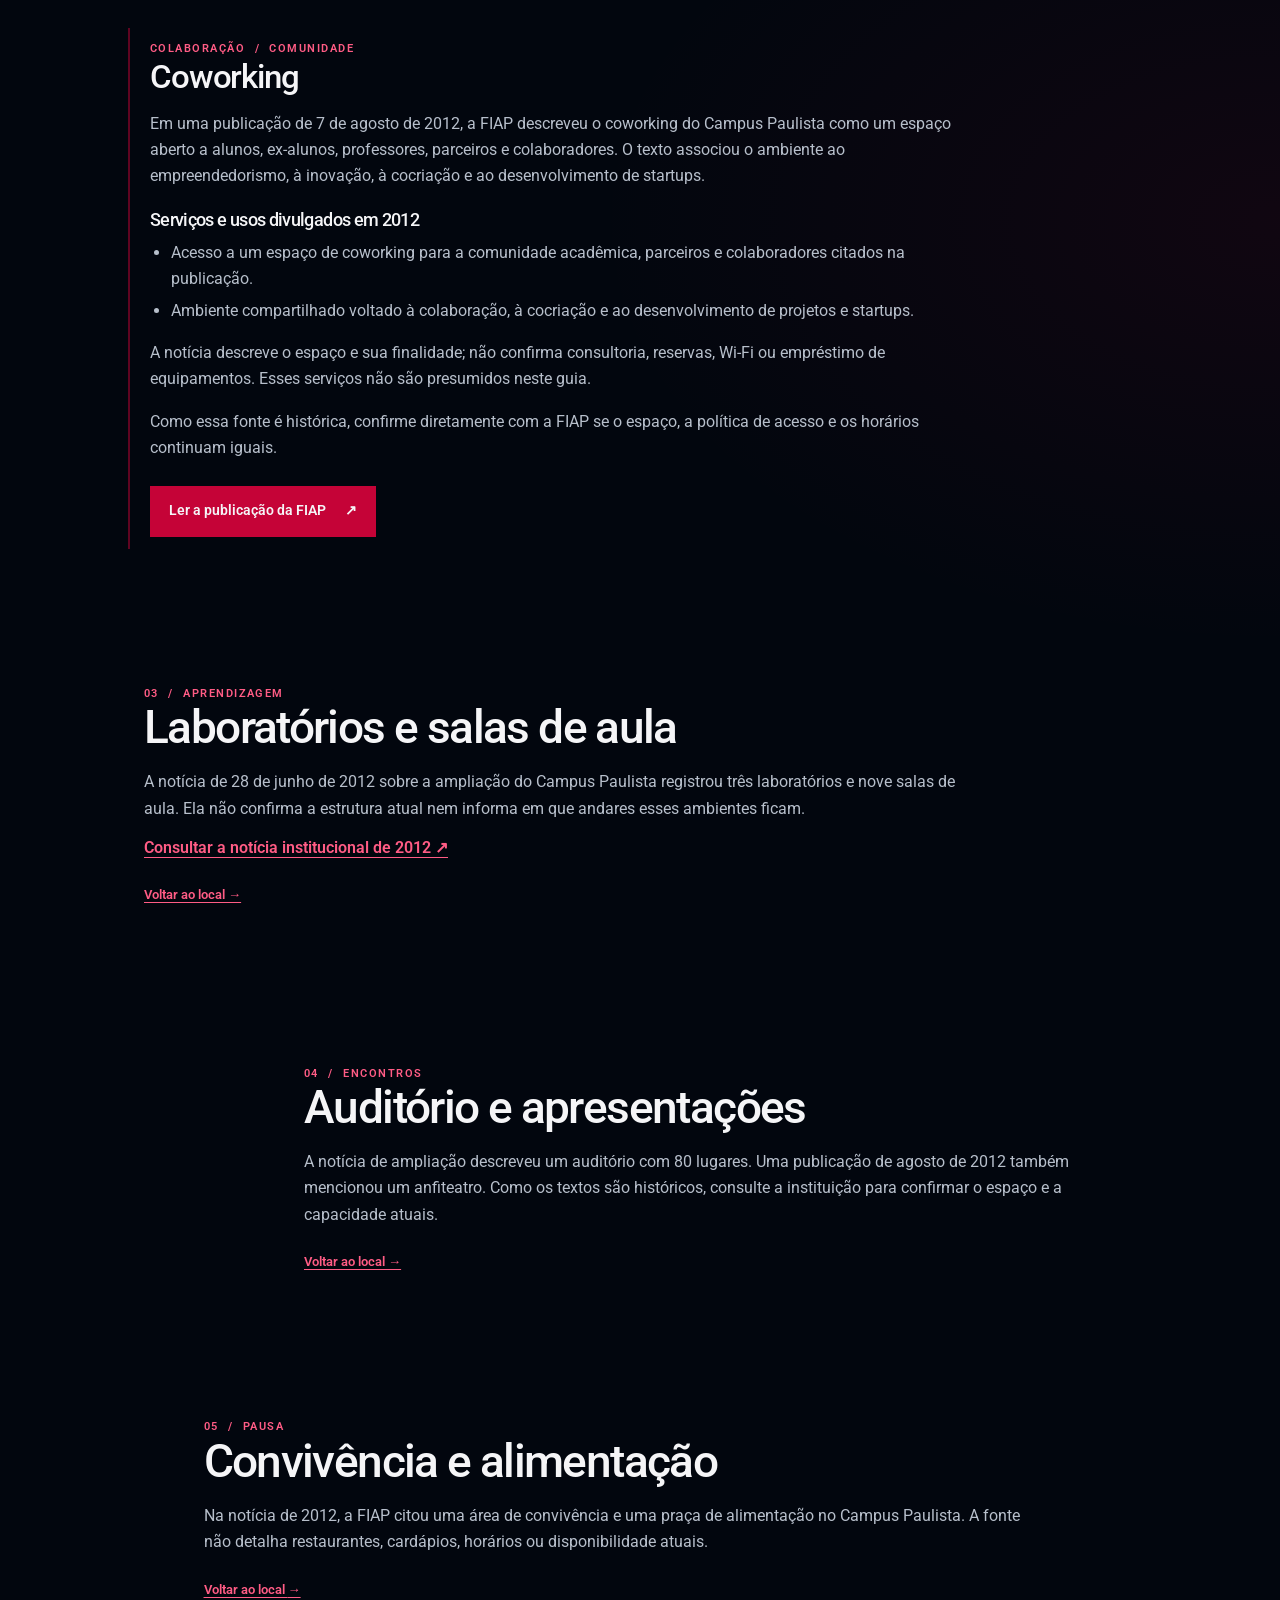
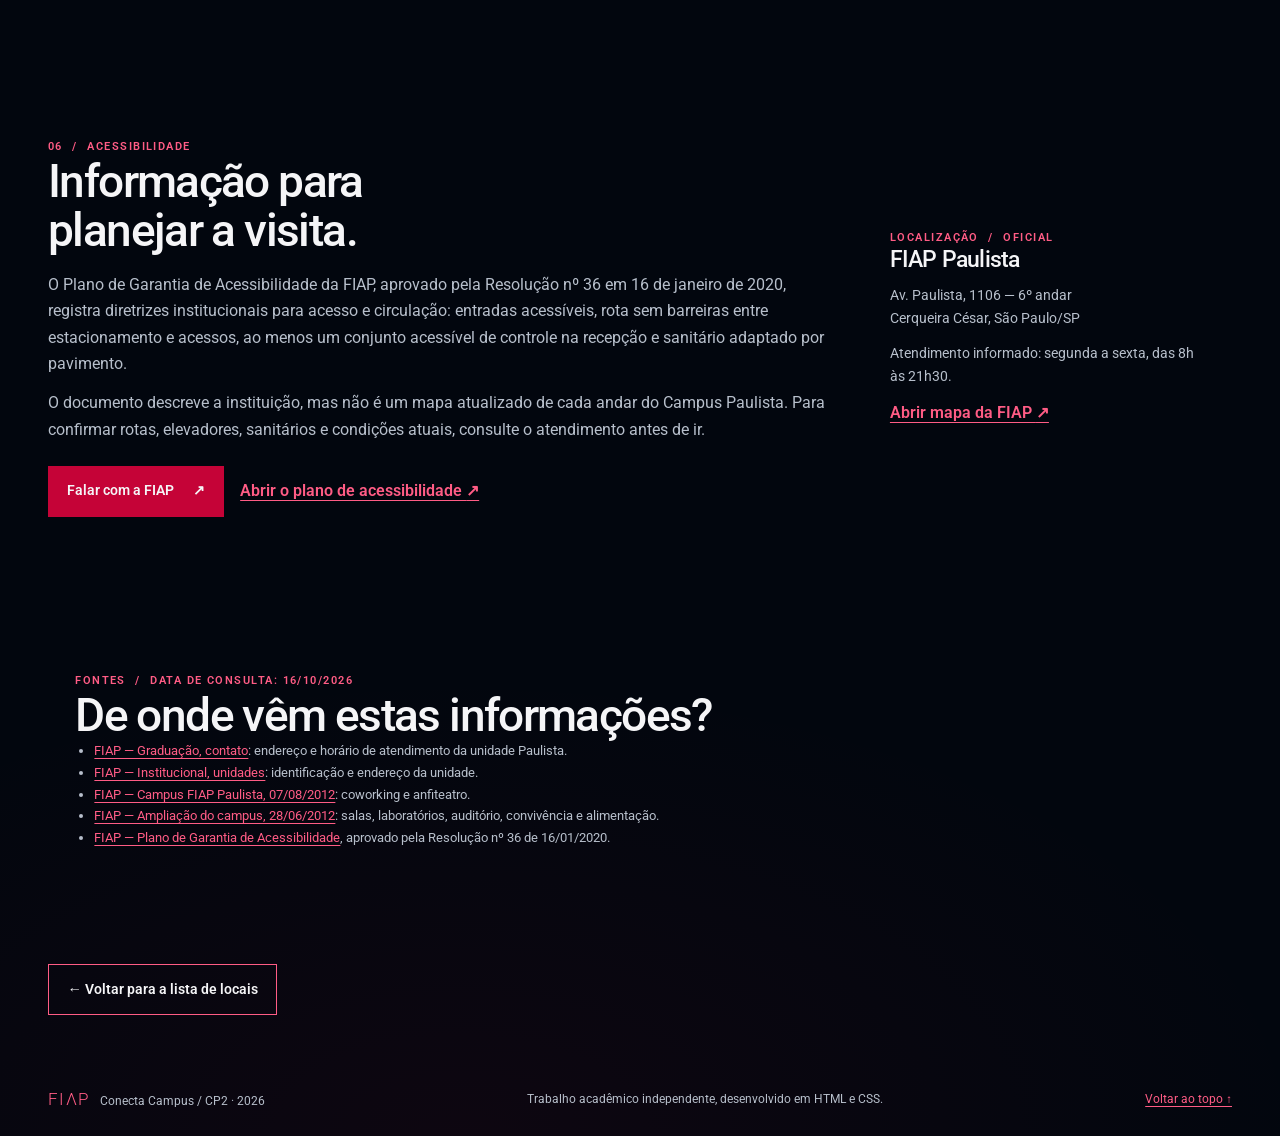
==== commit d03c1cfe: "refactor: ajusta imagens de capa e detalhes Mantém a página inicial sem o androide, move a imagem da" ====
--- a/detalhes.html
+++ b/detalhes.html
@@ -36,10 +36,16 @@
         </header>
 
         <main id="principal">
-            <section class="page-intro container" aria-labelledby="titulo-principal">
-                <p class="eyebrow">02 <span aria-hidden="true">/</span> Consulta</p>
-                <h1 id="titulo-principal">Detalhes dos<br><span>espaços.</span></h1>
-                <p class="lead">O que foi divulgado sobre alguns ambientes, o que as fontes permitem afirmar e onde conferir as informações completas.</p>
+            <section class="details-hero container" aria-labelledby="titulo-principal">
+                <div class="details-hero-copy">
+                    <p class="eyebrow">02 <span aria-hidden="true">/</span> Consulta</p>
+                    <h1 id="titulo-principal">Detalhes dos<br><span>espaços.</span></h1>
+                    <p class="lead">O que foi divulgado sobre alguns ambientes, o que as fontes permitem afirmar e onde conferir as informações completas.</p>
+                    <a class="button button-outline" href="#coworking">Consultar os espaços <span aria-hidden="true">↓</span></a>
+                </div>
+                <div class="details-hero-art" aria-hidden="true">
+                    <img src="img/android-futurista.png" alt="" fetchpriority="high">
+                </div>
             </section>
 
             <nav class="detail-index container" aria-label="Atalhos para as seções desta página">
--- a/css/style.css
+++ b/css/style.css
@@ -253,138 +253,115 @@
 }
 /* PÁGINA INÍCIO */
 .page-home .hero {
-    position: relative;
-    isolation: isolate;
-    display: flex;
-    align-items: center;
-    overflow: hidden;
-    min-height: clamp(31rem, 50vw, 39rem);
+    display: grid;
+    grid-template-columns: minmax(0, 1.05fr) minmax(18rem, 0.95fr);
+    gap: clamp(1.5rem, 4vw, 3.5rem);
+    align-items: center;
     margin-top: 1.2rem;
     margin-bottom: 2.25rem;
-    border-radius: 2.4rem 0 2.4rem 0;
-    background: var(--color-background);
-}
-.page-home .hero::before {
-    content: "CONECTA / CAMPUS / 2026";
+    padding-block: 2rem;
+}
+.hero-copy {
+    max-width: 39rem;
+    padding-block: clamp(1rem, 3vw, 2.5rem);
+    animation: rise-in 320ms ease-out both;
+}
+.hero-photo {
+    position: relative;
+    min-height: 30rem;
+    margin: 0;
+    overflow: hidden;
+    border-radius: 0 2.5rem 0 2.5rem;
+    background: rgba(197, 3, 55, 0.12);
+}
+.hero-photo::before {
+    content: "FIAP / PAULISTA";
     position: absolute;
-    z-index: 4;
-    top: 3rem;
-    bottom: 3rem;
-    left: 1.2rem;
-    display: flex;
-    align-items: center;
-    padding-left: 0.65rem;
-    border-left: 1px solid rgba(197, 3, 55, 0.72);
-    color: var(--color-link);
+    z-index: 2;
+    top: 1rem;
+    left: 1rem;
+    padding: 0.35rem 0.6rem;
+    background: rgba(2, 6, 14, 0.66);
+    color: var(--color-text);
     font-size: 0.62rem;
     font-weight: 600;
-    letter-spacing: 0.2em;
-    line-height: 1.8;
-    writing-mode: vertical-rl;
-    transform: rotate(180deg);
-}
-.page-home .hero::after {
-    content: "+  +  +";
+    letter-spacing: 0.14em;
+}
+.hero-photo::after {
     position: absolute;
-    z-index: 4;
-    top: 1.2rem;
-    right: 1.2rem;
-    color: rgba(255, 92, 133, 0.75);
-    font-size: 0.9rem;
-    letter-spacing: 0.5em;
-}
-.hero-mosaic {
+    inset: 0;
+    background: linear-gradient(0deg, rgba(2, 6, 14, 0.56), transparent 48%), linear-gradient(125deg, rgba(197, 3, 55, 0.18), transparent 60%);
+    content: "";
+    pointer-events: none;
+}
+.hero-photo img {
     position: absolute;
-    z-index: 0;
     inset: 0;
-    display: grid;
-    grid-template-columns: 0.95fr 1.35fr 0.7fr;
-    gap: 0.3rem;
-    background: var(--color-background);
-}
-.hero-panel {
     width: 100%;
     height: 100%;
-    min-width: 0;
     object-fit: cover;
-}
-.hero-panel-one {
-    object-position: 52% center;
-    opacity: 0.56;
-}
-.hero-panel-two {
-    object-position: 48% 34%;
-    opacity: 0.82;
-    border-radius: 0 0 2.2rem 0;
-}
-.hero-panel-three {
-    object-position: 54% center;
-    opacity: 0.43;
-}
-.hero-shade {
+    object-position: center 32%;
+    opacity: 0.88;
+    filter: saturate(0.82) brightness(0.82);
+}
+.hero-photo figcaption {
     position: absolute;
-    z-index: 1;
-    inset: 0;
-    background: linear-gradient(90deg, rgba(2, 6, 14, 0.82), rgba(2, 6, 14, 0.51) 47%, rgba(2, 6, 14, 0.64)), linear-gradient(0deg, rgba(2, 6, 14, 0.38), transparent 58%), linear-gradient(125deg, rgba(197, 3, 55, 0.25), transparent 60%);
-}
-.hero-copy {
-    position: relative;
     z-index: 2;
-    width: 74%;
-    max-width: 57rem;
-    padding: clamp(3rem, 6vw, 5.5rem) 9rem clamp(3rem, 6vw, 5.5rem) clamp(4.5rem, 8vw, 7rem);
-    animation: rise-in 320ms ease-out both;
+    right: 1rem;
+    bottom: 1rem;
+    padding: 0.35rem 0.6rem;
+    border-radius: 0 0.7rem 0 0.7rem;
+    background: rgba(2, 6, 14, 0.72);
+    color: rgba(245, 245, 247, 0.88);
+    font-size: 0.68rem;
+}
+.hero-photo figcaption span {
+    color: var(--color-link);
 }
 .page-home .hero h1 {
-    max-width: 12ch;
-    font-size: clamp(3.2rem, 6.4vw, 6.25rem);
+    max-width: 10ch;
+    font-size: clamp(3.2rem, 6vw, 5.8rem);
     line-height: 0.94;
-    text-shadow: 0 2px 1.2rem rgba(2, 6, 14, 0.6);
 }
 .hero-description {
-    max-width: 31rem;
-    margin-top: 1.4rem;
-    color: var(--color-muted);
-    font-size: 1.1rem;
-    text-shadow: 0 1px 0.8rem rgba(2, 6, 14, 0.65);
-}
-.hero-caption {
-    max-width: 31rem;
-    margin-top: 1rem;
-    color: rgba(245, 245, 247, 0.78);
-    font-size: 0.72rem;
-}
-.hero-android {
-    position: absolute;
-    z-index: 1;
-    right: 0.5rem;
-    bottom: -1rem;
-    width: min(34%, 24rem);
+    max-width: 29rem;
+    margin-top: 1.2rem;
+    color: var(--color-muted);
+    font-size: 1.05rem;
+}
+.mascot-guide {
+    display: grid;
+    grid-template-columns: 14rem minmax(0, 1fr);
+    gap: 2rem;
+    align-items: center;
+    max-width: 50rem;
+    margin: 1.5rem auto 2rem;
+    padding-block: 0.5rem;
+}
+.mascot-figure {
+    width: 14rem;
+    aspect-ratio: 1;
     margin: 0;
-    pointer-events: none;
-}
-.android-image {
+}
+.mascot-image {
     width: 100%;
-    height: auto;
-    opacity: 0.58;
+    height: 100%;
     object-fit: contain;
+    opacity: 0.95;
     mix-blend-mode: screen;
-    filter: drop-shadow(0 0 1.5rem rgba(197, 3, 55, 0.38));
-}
-.hero-android figcaption {
-    position: absolute;
-    right: 0.25rem;
-    bottom: 0.9rem;
-    max-width: 13rem;
-    padding: 0.25rem 0.45rem;
-    background: rgba(2, 6, 14, 0.62);
-    color: rgba(245, 245, 247, 0.72);
-    font-size: 0.58rem;
-    line-height: 1.35;
-    text-align: right;
-}
-.hero-android figcaption span {
-    color: var(--color-link);
+    filter: drop-shadow(0 0 1.2rem rgba(197, 3, 55, 0.32));
+}
+.mascot-copy h2 {
+    margin-block: 0.35rem 0.6rem;
+    font-size: clamp(1.5rem, 2.5vw, 2rem);
+}
+.mascot-copy > p:not(.eyebrow) {
+    max-width: 34rem;
+    color: var(--color-muted);
+    font-size: 0.9rem;
+}
+.mascot-copy .text-link {
+    margin-top: 0.7rem;
 }
 .facts-list {
     display: flex;
@@ -410,48 +387,19 @@
     margin-left: auto;
     font-size: 0.8rem;
 }
-.place-grid-home {
-    display: grid;
-    grid-template-columns: minmax(0, 1.18fr) minmax(20rem, 0.82fr);
-    grid-template-rows: repeat(2, minmax(10rem, auto));
-    gap: 1.6rem clamp(2rem, 5vw, 4.5rem);
-    align-items: center;
-}
-.place-grid-home .place-card {
-    overflow: visible;
-    border: 0;
-    background: transparent;
-}
-.place-grid-home .place-card:first-child {
-    grid-column: 1;
-    grid-row: 1 / span 2;
-}
-.place-grid-home .place-card:not(:first-child) {
-    display: grid;
-    grid-template-columns: minmax(8rem, 0.8fr) minmax(0, 1.2fr);
-    gap: 1.2rem;
-    align-items: center;
-}
-.place-grid-home .place-card:nth-child(2) {
-    grid-column: 2;
-    grid-row: 1;
-}
-.place-grid-home .place-card:nth-child(3) {
-    grid-column: 2;
-    grid-row: 2;
-}
-.place-grid-home .place-card:not(:first-child) .card-image-link {
-    grid-column: 1;
-    grid-row: 1;
-}
-.place-grid-home .place-card:not(:first-child) .card-body {
-    grid-column: 2;
-    grid-row: 1;
-    padding: 0;
+.home-directory {
+    display: grid;
+    grid-template-columns: minmax(0, 0.82fr) minmax(0, 1.18fr);
+    gap: clamp(1.5rem, 4vw, 3.5rem);
+    align-items: stretch;
 }
 .address-display {
-    display: block;
-    padding: 1.7rem 1.4rem 1.4rem;
+    display: flex;
+    flex-direction: column;
+    align-items: flex-start;
+    justify-content: center;
+    min-height: 18rem;
+    padding: 1.7rem;
     border-radius: 2rem 0 2rem 0;
     background: linear-gradient(140deg, rgba(197, 3, 55, 0.18), rgba(197, 3, 55, 0.035) 68%, transparent);
     color: var(--color-text);
@@ -459,7 +407,7 @@
 }
 .address-label {
     display: block;
-    margin-bottom: 1.5rem;
+    margin-bottom: 1rem;
     color: var(--color-muted);
     font-size: 0.72rem;
     letter-spacing: 0.08em;
@@ -482,14 +430,61 @@
 }
 .address-street {
     display: block;
-    margin-top: 1.2rem;
+    margin-top: 0.8rem;
     font-size: clamp(1.4rem, 2.8vw, 2rem);
     font-weight: 400;
     letter-spacing: -0.025em;
 }
+.address-detail {
+    margin-top: 0.65rem;
+    color: var(--color-muted);
+    font-size: 0.78rem;
+}
 .address-display:hover .address-street {
     text-decoration: underline;
     text-underline-offset: 0.2em;
+}
+.home-space-links {
+    display: grid;
+    align-content: center;
+    list-style: none;
+}
+.home-space-link {
+    display: grid;
+    grid-template-columns: 3rem minmax(0, 1fr) auto;
+    gap: 0.9rem;
+    align-items: center;
+    padding-block: 0.9rem;
+    border-bottom: 1px solid var(--color-border);
+    color: var(--color-text);
+    text-decoration: none;
+}
+.home-space-index {
+    color: rgba(255, 92, 133, 0.78);
+    font-family: var(--font-display);
+    font-size: 1.9rem;
+    font-weight: 300;
+}
+.home-space-meta {
+    display: flex;
+    flex-direction: column;
+    gap: 0.15rem;
+}
+.home-space-meta > span {
+    color: var(--color-muted);
+    font-size: 0.62rem;
+    letter-spacing: 0.1em;
+}
+.home-space-meta strong {
+    font-family: var(--font-display);
+    font-size: 1.2rem;
+    font-weight: 500;
+}
+.home-space-arrow {
+    color: var(--color-link);
+}
+.home-space-link:hover .home-space-meta strong {
+    color: var(--color-link);
 }
 /* LOCAIS */
 .card-image-link {
@@ -650,6 +645,38 @@
     padding-top: 0.4rem;
     border-top: 0;
 }
+.network-content {
+    display: grid;
+    grid-template-columns: minmax(0, 0.8fr) minmax(0, 1.2fr);
+    gap: clamp(1.5rem, 4vw, 3.5rem);
+    align-items: center;
+}
+.network-copy h2 {
+    max-width: 13ch;
+    margin-block: 0.6rem 1rem;
+    font-size: clamp(1.8rem, 3vw, 2.8rem);
+}
+.network-copy > p:not(.eyebrow) {
+    max-width: 34rem;
+    margin-bottom: 1rem;
+    color: var(--color-muted);
+}
+.network-figure {
+    margin: 0;
+    overflow: hidden;
+    border-radius: 0 2rem 0 2rem;
+    background: rgba(197, 3, 55, 0.08);
+}
+.network-figure img {
+    width: 100%;
+    height: auto;
+    opacity: 0.92;
+}
+.network-figure figcaption {
+    padding: 0.55rem 0.75rem;
+    color: var(--color-muted);
+    font-size: 0.68rem;
+}
 /* DETALHES */
 .detail-index {
     display: flex;
@@ -678,18 +705,14 @@
 .detail-index + .detail-feature {
     padding-top: 2.5rem;
 }
-.detail-feature, .detail-row {
-    display: grid;
-    grid-template-columns: minmax(0, 1.1fr) minmax(0, 1fr);
-    gap: 2rem 4rem;
-    align-items: start;
-}
-.detail-image {
-    width: 100%;
-    height: auto;
-}
-.detail-image-frame .image-credit {
-    padding: 0.7rem 0 0.1rem;
+.detail-feature {
+    max-width: 64rem;
+    margin-inline: auto;
+}
+.detail-feature .detail-copy {
+    max-width: 52rem;
+    padding: 0.75rem 0 0.75rem 1.25rem;
+    border-left: 2px solid rgba(197, 3, 55, 0.48);
 }
 .detail-copy > p:not(.card-kicker) {
     margin-top: 1rem;
@@ -702,23 +725,26 @@
     margin-block: 1.25rem 0.65rem;
     font-size: 1.15rem;
 }
+.detail-row {
+    max-width: 62rem;
+    margin-inline: auto;
+}
+.detail-row > div {
+    max-width: 52rem;
+    padding-block: 0.5rem;
+}
+#auditorio .detail-row > div {
+    margin-left: auto;
+}
+#convivencia .detail-row > div {
+    margin-left: 6%;
+}
 .detail-row h2 {
     margin-bottom: 1rem;
 }
 .detail-row p:not(.eyebrow) {
     margin-block: 0.8rem;
     color: var(--color-muted);
-}
-.detail-space-photo {
-    width: 100%;
-    height: auto;
-    border-radius: 0 2rem 0 2rem;
-}
-.detail-row:nth-of-type(even) .detail-space-photo {
-    border-radius: 2rem 0 2rem 0;
-}
-.detail-row figure .image-credit {
-    padding-top: 0.55rem;
 }
 .check-list {
     padding-left: 1.3rem;
@@ -892,25 +918,16 @@
         width: calc(100% - 2rem);
     }
     .page-home .hero {
-        min-height: 35rem;
+        grid-template-columns: 1fr;
+        gap: 1.2rem;
+        min-height: 0;
         margin-top: 0.75rem;
         margin-bottom: 1.5rem;
-    }
-    .page-home .hero::before {
-        top: 1.15rem;
-        bottom: auto;
-        left: 1.1rem;
-        display: block;
-        padding: 0.3rem 0 0;
-        border: 0;
-        border-top: 1px solid rgba(197, 3, 55, 0.72);
-        line-height: 1.2;
-        writing-mode: horizontal-tb;
-        transform: none;
+        padding-block: 1rem;
     }
     .hero-copy {
-        width: 100%;
-        padding: 4rem 1.2rem 10rem;
+        max-width: 36rem;
+        padding: 0.75rem 0 0;
     }
     .page-home .hero h1 {
         max-width: 10ch;
@@ -920,19 +937,28 @@
         max-width: 23rem;
         font-size: 1rem;
     }
-    .hero-android {
-        right: 0.25rem;
-        bottom: -0.5rem;
-        width: 10.5rem;
-    }
-    .android-image {
-        opacity: 0.28;
-    }
-    .hero-android figcaption {
-        right: 0.25rem;
-        bottom: 0.7rem;
-        max-width: 9rem;
-        font-size: 0.62rem;
+    .hero-photo {
+        min-height: 19rem;
+    }
+    .mascot-guide {
+        grid-template-columns: 6.5rem minmax(0, 1fr);
+        gap: 1rem;
+        margin-block: 1rem 1.5rem;
+        padding: 0.9rem;
+    }
+    .mascot-figure {
+        width: 6.5rem;
+    }
+    .mascot-copy h2 {
+        font-size: 1.4rem;
+    }
+    .home-directory {
+        grid-template-columns: 1fr;
+        gap: 1.2rem;
+    }
+    .address-display {
+        min-height: 14rem;
+        padding: 1.2rem;
     }
     .page-home .facts-list {
         gap: 1rem 1.6rem;
@@ -940,22 +966,10 @@
     .page-home .facts-list .text-link {
         margin-left: 0;
     }
-    .place-grid-home {
-        grid-template-columns: 1fr;
-        grid-template-rows: auto;
-        gap: 1.4rem;
-    }
-    .place-grid-home .place-card:first-child, .place-grid-home .place-card:nth-child(2),     .place-grid-home .place-card:nth-child(3) {
-        grid-column: 1;
-        grid-row: auto;
-    }
-    .address-display {
-        padding-block: 0.75rem 1rem;
-    }
     .address-number {
         font-size: clamp(5rem, 24vw, 7rem);
     }
-    .page-locations .page-intro, .page-details .page-intro, .detail-feature,     .accessibility-content {
+    .page-locations .page-intro, .page-details .page-intro, .accessibility-content,     .network-content {
         grid-template-columns: 1fr;
         gap: 1.2rem;
     }
@@ -984,8 +998,11 @@
         height: 12rem;
     }
     .detail-row {
-        grid-template-columns: 1fr;
-        gap: 2rem;
+        max-width: 100%;
+    }
+    .detail-row > div, #auditorio .detail-row > div, #convivencia .detail-row > div {
+        max-width: 100%;
+        margin-left: 0;
     }
     .page-team .member-card {
         grid-template-columns: 1.5rem minmax(5rem, 6rem) minmax(0, 1fr);
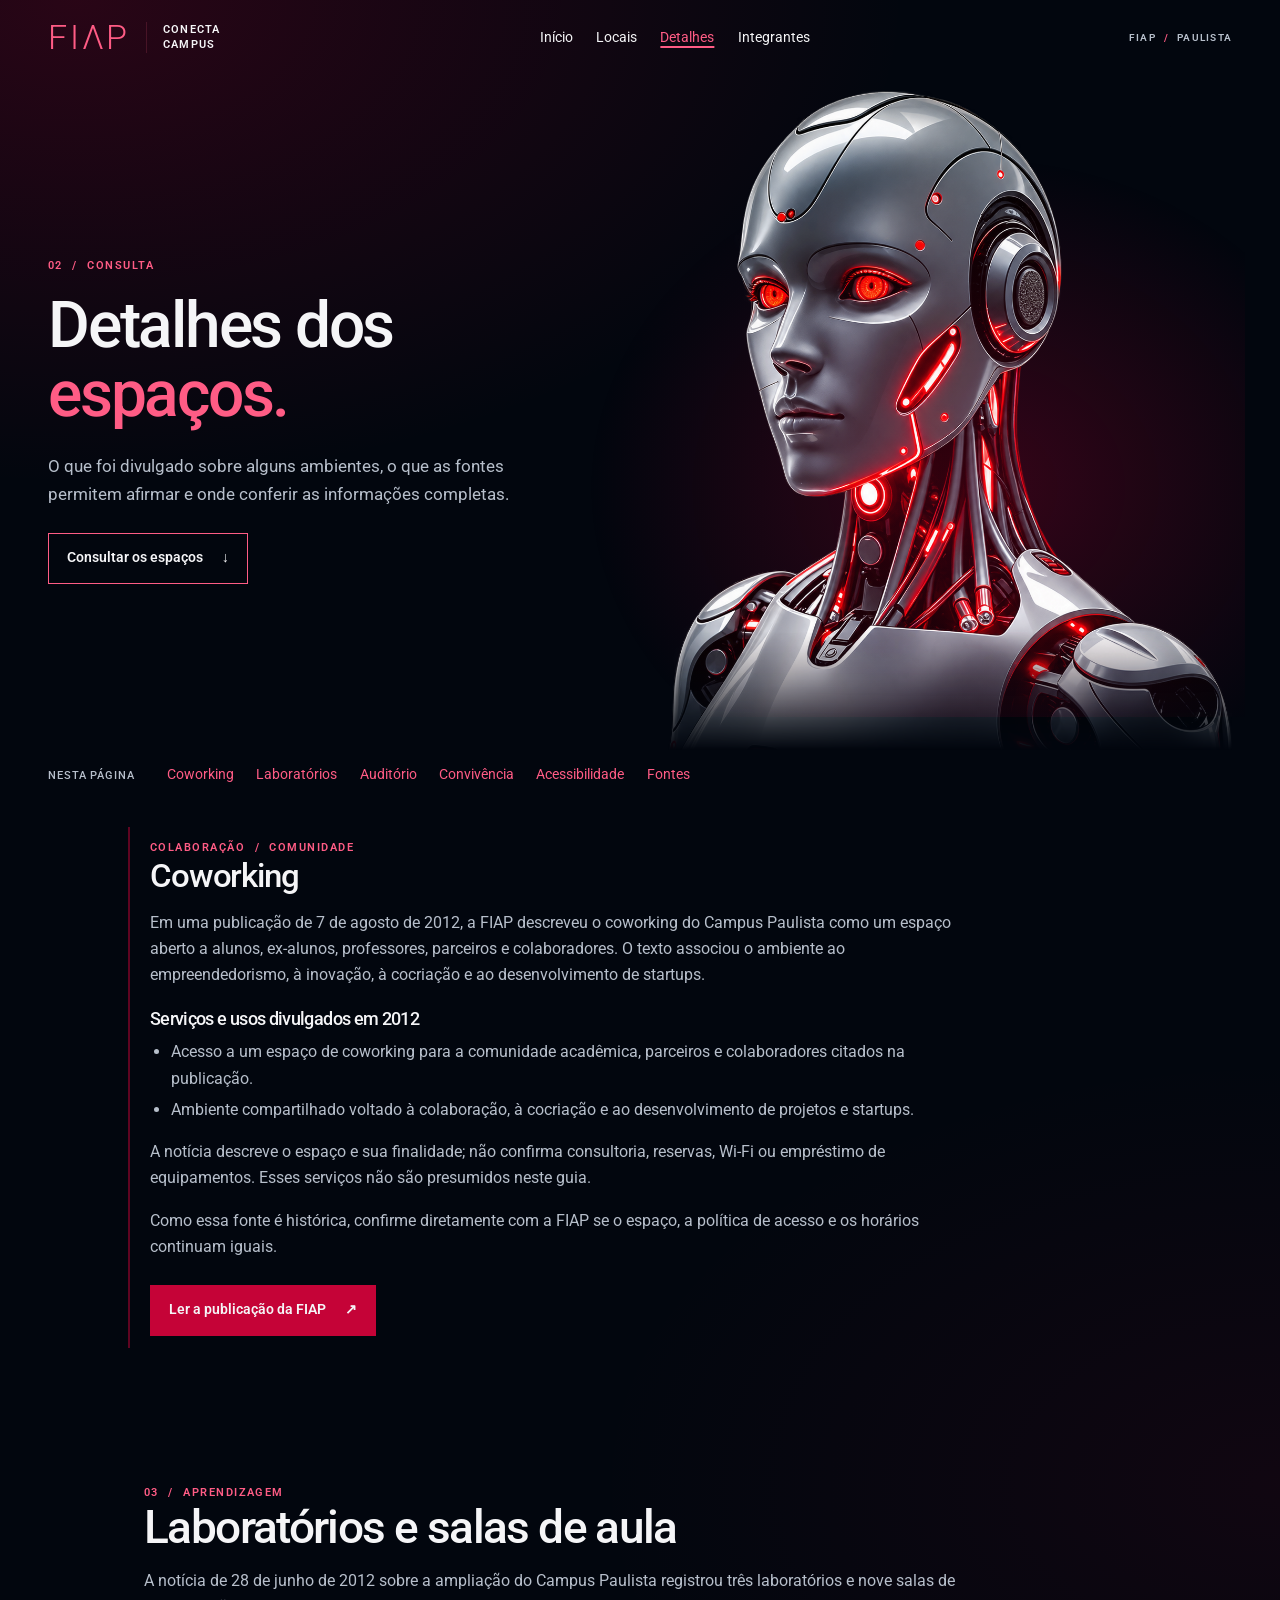
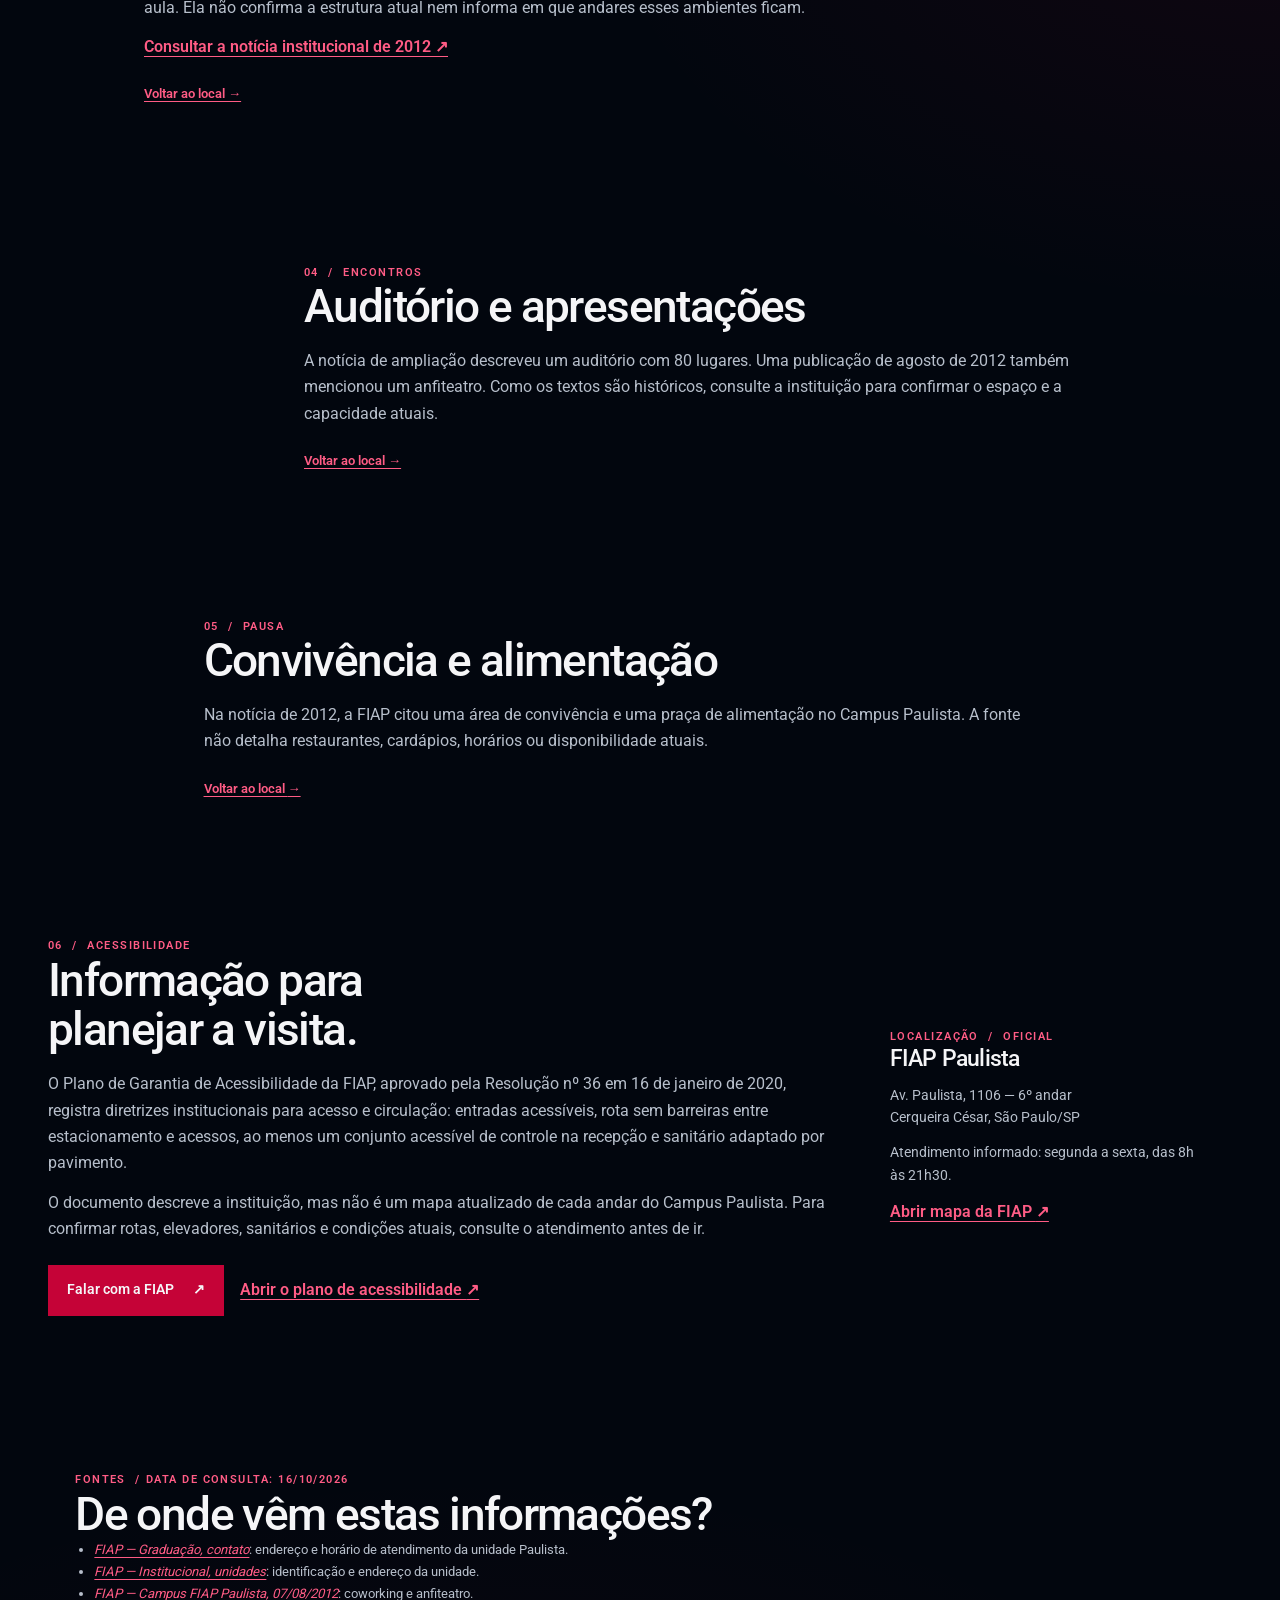
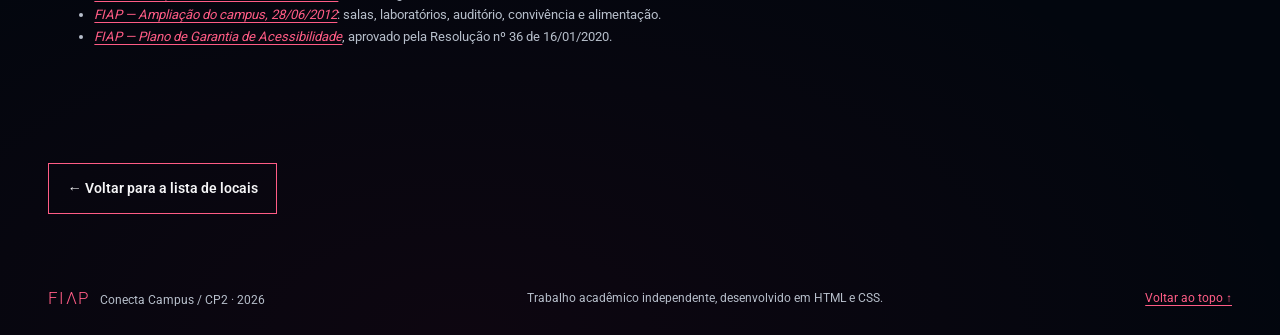
==== commit 41074cde: "html: marcar fontes e datas semanticamente" ====
--- a/detalhes.html
+++ b/detalhes.html
@@ -64,7 +64,7 @@
                 <div class="detail-copy">
                     <p class="card-kicker">COLABORAÇÃO <span aria-hidden="true">/</span> COMUNIDADE</p>
                     <h2 id="titulo-coworking">Coworking</h2>
-                    <p>Em uma publicação de 7 de agosto de 2012, a FIAP descreveu o coworking do Campus Paulista como um espaço aberto a alunos, ex-alunos, professores, parceiros e colaboradores. O texto associou o ambiente ao empreendedorismo, à inovação, à cocriação e ao desenvolvimento de startups.</p>
+                    <p>Em uma publicação de <time datetime="2012-08-07">7 de agosto de 2012</time>, a FIAP descreveu o coworking do Campus Paulista como um espaço aberto a alunos, ex-alunos, professores, parceiros e colaboradores. O texto associou o ambiente ao empreendedorismo, à inovação, à cocriação e ao desenvolvimento de startups.</p>
                     <h3>Serviços e usos divulgados em 2012</h3>
                     <ul class="check-list">
                         <li>Acesso a um espaço de coworking para a comunidade acadêmica, parceiros e colaboradores citados na publicação.</li>
@@ -81,7 +81,7 @@
                     <div>
                         <p class="eyebrow">03 <span aria-hidden="true">/</span> Aprendizagem</p>
                         <h2 id="titulo-laboratorios">Laboratórios e salas de aula</h2>
-                        <p>A notícia de 28 de junho de 2012 sobre a ampliação do Campus Paulista registrou três laboratórios e nove salas de aula. Ela não confirma a estrutura atual nem informa em que andares esses ambientes ficam.</p>
+                        <p>A notícia de <time datetime="2012-06-28">28 de junho de 2012</time> sobre a ampliação do Campus Paulista registrou três laboratórios e nove salas de aula. Ela não confirma a estrutura atual nem informa em que andares esses ambientes ficam.</p>
                         <a class="text-link" href="https://www.fiap.com.br/imprensa/fiap-inaugura-novo-campus-na-avenida-paulista/">Consultar a notícia institucional de 2012 <span aria-hidden="true">↗</span></a>
                         <p><a class="card-link" href="locais.html#laboratorios">Voltar ao local <span aria-hidden="true">→</span></a></p>
                     </div>
@@ -93,7 +93,7 @@
                     <div>
                         <p class="eyebrow">04 <span aria-hidden="true">/</span> Encontros</p>
                         <h2 id="titulo-auditorio">Auditório e apresentações</h2>
-                        <p>A notícia de ampliação descreveu um auditório com 80 lugares. Uma publicação de agosto de 2012 também mencionou um anfiteatro. Como os textos são históricos, consulte a instituição para confirmar o espaço e a capacidade atuais.</p>
+                        <p>A notícia de ampliação descreveu um auditório com 80 lugares. Uma publicação de <time datetime="2012-08">agosto de 2012</time> também mencionou um anfiteatro. Como os textos são históricos, consulte a instituição para confirmar o espaço e a capacidade atuais.</p>
                         <a class="card-link" href="locais.html#auditorio">Voltar ao local <span aria-hidden="true">→</span></a>
                     </div>
                 </div>
@@ -104,7 +104,7 @@
                     <div>
                         <p class="eyebrow">05 <span aria-hidden="true">/</span> Pausa</p>
                         <h2 id="titulo-convivencia">Convivência e alimentação</h2>
-                        <p>Na notícia de 2012, a FIAP citou uma área de convivência e uma praça de alimentação no Campus Paulista. A fonte não detalha restaurantes, cardápios, horários ou disponibilidade atuais.</p>
+                        <p>Na notícia de <time datetime="2012">2012</time>, a FIAP citou uma área de convivência e uma praça de alimentação no Campus Paulista. A fonte não detalha restaurantes, cardápios, horários ou disponibilidade atuais.</p>
                         <a class="card-link" href="locais.html#convivencia">Voltar ao local <span aria-hidden="true">→</span></a>
                     </div>
                 </div>
@@ -115,7 +115,7 @@
                     <div>
                         <p class="eyebrow">06 <span aria-hidden="true">/</span> Acessibilidade</p>
                         <h2 id="titulo-acessibilidade">Informação para planejar a visita.</h2>
-                        <p>O Plano de Garantia de Acessibilidade da FIAP, aprovado pela Resolução nº 36 em 16 de janeiro de 2020, registra diretrizes institucionais para acesso e circulação: entradas acessíveis, rota sem barreiras entre estacionamento e acessos, ao menos um conjunto acessível de controle na recepção e sanitário adaptado por pavimento.</p>
+                        <p>O Plano de Garantia de Acessibilidade da FIAP, aprovado pela Resolução nº 36 em <time datetime="2020-01-16">16 de janeiro de 2020</time>, registra diretrizes institucionais para acesso e circulação: entradas acessíveis, rota sem barreiras entre estacionamento e acessos, ao menos um conjunto acessível de controle na recepção e sanitário adaptado por pavimento.</p>
                         <p>O documento descreve a instituição, mas não é um mapa atualizado de cada andar do Campus Paulista. Para confirmar rotas, elevadores, sanitários e condições atuais, consulte o atendimento antes de ir.</p>
                         <div class="link-row">
                             <a class="button" href="https://www.fiap.com.br/graduacao/contato/">Falar com a FIAP <span aria-hidden="true">↗</span></a>
@@ -134,14 +134,14 @@
 
             <section class="section" id="fontes" aria-labelledby="titulo-fontes">
                 <div class="container source-panel">
-                    <p class="eyebrow">Fontes <span aria-hidden="true">/</span> Data de consulta: 16/10/2026</p>
+                    <p class="eyebrow">Fontes <span aria-hidden="true">/</span>Data de consulta: <time datetime="2026-10-16">16/10/2026</time></p>
                     <h2 id="titulo-fontes">De onde vêm estas informações?</h2>
                     <ul class="source-list">
-                        <li><a href="https://www.fiap.com.br/graduacao/contato/">FIAP — Graduação, contato</a>: endereço e horário de atendimento da unidade Paulista.</li>
-                        <li><a href="https://www.fiap.com.br/institucional/">FIAP — Institucional, unidades</a>: identificação e endereço da unidade.</li>
-                        <li><a href="https://www.fiap.com.br/2012/08/07/campus-fiap-paulista/">FIAP — Campus FIAP Paulista, 07/08/2012</a>: coworking e anfiteatro.</li>
-                        <li><a href="https://www.fiap.com.br/imprensa/fiap-inaugura-novo-campus-na-avenida-paulista/">FIAP — Ampliação do campus, 28/06/2012</a>: salas, laboratórios, auditório, convivência e alimentação.</li>
-                        <li><a href="https://www.fiap.com.br/wp-content/themes/fiap2016/documents/fiap/informacoes-academicas/politicas-institucionais/PLANO%20DE%20GARANTIA%20DE%20ACESSIBILIDADE.pdf">FIAP — Plano de Garantia de Acessibilidade</a>, aprovado pela Resolução nº 36 de 16/01/2020.</li>
+                        <li><a href="https://www.fiap.com.br/graduacao/contato/"><cite>FIAP — Graduação, contato</cite></a>: endereço e horário de atendimento da unidade Paulista.</li>
+                        <li><a href="https://www.fiap.com.br/institucional/"><cite>FIAP — Institucional, unidades</cite></a>: identificação e endereço da unidade.</li>
+                        <li><a href="https://www.fiap.com.br/2012/08/07/campus-fiap-paulista/"><cite>FIAP — Campus FIAP Paulista, 07/08/2012</cite></a>: coworking e anfiteatro.</li>
+                        <li><a href="https://www.fiap.com.br/imprensa/fiap-inaugura-novo-campus-na-avenida-paulista/"><cite>FIAP — Ampliação do campus, 28/06/2012</cite></a>: salas, laboratórios, auditório, convivência e alimentação.</li>
+                        <li><a href="https://www.fiap.com.br/wp-content/themes/fiap2016/documents/fiap/informacoes-academicas/politicas-institucionais/PLANO%20DE%20GARANTIA%20DE%20ACESSIBILIDADE.pdf"><cite>FIAP — Plano de Garantia de Acessibilidade</cite></a>, aprovado pela Resolução nº 36 de 16/01/2020.</li>
                     </ul>
                 </div>
             </section>
--- a/css/style.css
+++ b/css/style.css
@@ -252,116 +252,96 @@
     font-size: 1.05rem;
 }
 /* PÁGINA INÍCIO */
+.page-home .site-header {
+    position: absolute;
+    z-index: 5;
+    inset: 0 0 auto;
+}
+.page-home .header-content {
+    min-height: 5rem;
+    padding-block: 0.9rem;
+}
+.page-home .skip-link {
+    z-index: 10;
+}
 .page-home .hero {
-    display: grid;
-    grid-template-columns: minmax(0, 1.05fr) minmax(18rem, 0.95fr);
-    gap: clamp(1.5rem, 4vw, 3.5rem);
-    align-items: center;
-    margin-top: 1.2rem;
-    margin-bottom: 2.25rem;
-    padding-block: 2rem;
+    position: relative;
+    display: flex;
+    align-items: center;
+    width: 100%;
+    max-width: none;
+    min-height: clamp(36rem, 56.3vw, 58rem);
+    margin: 0;
+    padding: 7rem max(2rem, calc((100vw - var(--container-width)) / 2 + 2rem)) 5rem;
+    overflow: hidden;
+    isolation: isolate;
 }
 .hero-copy {
-    max-width: 39rem;
-    padding-block: clamp(1rem, 3vw, 2.5rem);
+    position: relative;
+    z-index: 2;
+    width: min(42rem, 55%);
+    padding-block: 1rem;
+    text-shadow: 0 2px 24px rgba(2, 6, 14, 0.6);
     animation: rise-in 320ms ease-out both;
 }
+.hero-copy .eyebrow {
+    margin-bottom: 1.1rem;
+}
 .hero-photo {
-    position: relative;
-    min-height: 30rem;
+    position: absolute;
+    z-index: 0;
+    inset: 0;
+    min-height: 0;
     margin: 0;
     overflow: hidden;
-    border-radius: 0 2.5rem 0 2.5rem;
+    border-radius: inherit;
     background: rgba(197, 3, 55, 0.12);
 }
 .hero-photo::before {
-    content: "FIAP / PAULISTA";
-    position: absolute;
-    z-index: 2;
-    top: 1rem;
-    left: 1rem;
-    padding: 0.35rem 0.6rem;
-    background: rgba(2, 6, 14, 0.66);
-    color: var(--color-text);
-    font-size: 0.62rem;
-    font-weight: 600;
-    letter-spacing: 0.14em;
+    content: none;
 }
 .hero-photo::after {
     position: absolute;
+    z-index: 1;
     inset: 0;
-    background: linear-gradient(0deg, rgba(2, 6, 14, 0.56), transparent 48%), linear-gradient(125deg, rgba(197, 3, 55, 0.18), transparent 60%);
+    background: linear-gradient(90deg, rgba(2, 6, 14, 0.58), rgba(2, 6, 14, 0.48) 36%, transparent 68%), linear-gradient(0deg, var(--color-background), transparent 22%);
     content: "";
     pointer-events: none;
 }
 .hero-photo img {
     position: absolute;
+    z-index: 0;
     inset: 0;
     width: 100%;
     height: 100%;
     object-fit: cover;
-    object-position: center 32%;
-    opacity: 0.88;
-    filter: saturate(0.82) brightness(0.82);
+    object-position: center top;
 }
 .hero-photo figcaption {
     position: absolute;
     z-index: 2;
-    right: 1rem;
-    bottom: 1rem;
+    right: max(2rem, calc((100vw - var(--container-width)) / 2));
+    bottom: 1.5rem;
     padding: 0.35rem 0.6rem;
-    border-radius: 0 0.7rem 0 0.7rem;
-    background: rgba(2, 6, 14, 0.72);
-    color: rgba(245, 245, 247, 0.88);
+    color: var(--color-muted);
     font-size: 0.68rem;
+    letter-spacing: 0.08em;
+    text-transform: uppercase;
 }
 .hero-photo figcaption span {
     color: var(--color-link);
 }
 .page-home .hero h1 {
-    max-width: 10ch;
-    font-size: clamp(3.2rem, 6vw, 5.8rem);
-    line-height: 0.94;
+    max-width: none;
+    font-size: clamp(3.1rem, 5.2vw, 5.6rem);
+    line-height: 1.02;
+    font-weight: 600;
 }
 .hero-description {
-    max-width: 29rem;
-    margin-top: 1.2rem;
-    color: var(--color-muted);
+    max-width: 26rem;
+    margin-top: 1.5rem;
+    color: #e0e4eb;
     font-size: 1.05rem;
-}
-.mascot-guide {
-    display: grid;
-    grid-template-columns: 14rem minmax(0, 1fr);
-    gap: 2rem;
-    align-items: center;
-    max-width: 50rem;
-    margin: 1.5rem auto 2rem;
-    padding-block: 0.5rem;
-}
-.mascot-figure {
-    width: 14rem;
-    aspect-ratio: 1;
-    margin: 0;
-}
-.mascot-image {
-    width: 100%;
-    height: 100%;
-    object-fit: contain;
-    opacity: 0.95;
-    mix-blend-mode: screen;
-    filter: drop-shadow(0 0 1.2rem rgba(197, 3, 55, 0.32));
-}
-.mascot-copy h2 {
-    margin-block: 0.35rem 0.6rem;
-    font-size: clamp(1.5rem, 2.5vw, 2rem);
-}
-.mascot-copy > p:not(.eyebrow) {
-    max-width: 34rem;
-    color: var(--color-muted);
-    font-size: 0.9rem;
-}
-.mascot-copy .text-link {
-    margin-top: 0.7rem;
 }
 .facts-list {
     display: flex;
@@ -487,6 +467,24 @@
     color: var(--color-link);
 }
 /* LOCAIS */
+.locations-banner {
+    position: relative;
+    width: 100%;
+    margin: 0;
+    background: var(--color-background);
+}
+.locations-banner img {
+    width: 100%;
+    height: auto;
+}
+.locations-banner::after {
+    content: "";
+    position: absolute;
+    inset: auto 0 0;
+    height: 16%;
+    background: linear-gradient(transparent, var(--color-background));
+    pointer-events: none;
+}
 .card-image-link {
     display: block;
     overflow: hidden;
@@ -544,21 +542,21 @@
 .page-intro .button {
     margin-top: 1.25rem;
 }
-.page-locations .page-intro, .page-details .page-intro {
+.page-locations .page-intro {
     display: grid;
     grid-template-columns: minmax(0, 1fr) minmax(0, 0.95fr);
     gap: 1rem 4rem;
     padding-block: 3rem 1.5rem;
 }
-.page-locations .page-intro .eyebrow, .page-details .page-intro .eyebrow {
+.page-locations .page-intro .eyebrow {
     grid-column: 1 / -1;
     margin-bottom: 0.2rem;
 }
-.page-locations .page-intro h1, .page-details .page-intro h1, .page-team .page-intro h1 {
+.page-locations .page-intro h1, .page-team .page-intro h1 {
     max-width: 20ch;
     font-size: clamp(2.5rem, 4vw, 3.7rem);
 }
-.page-locations .page-intro .lead, .page-details .page-intro .lead {
+.page-locations .page-intro .lead {
     align-self: center;
     margin-top: 0;
     font-size: 1rem;
@@ -645,39 +643,53 @@
     padding-top: 0.4rem;
     border-top: 0;
 }
-.network-content {
+.network-note {
+    margin-top: 0;
+    padding-bottom: 2rem;
+}
+/* DETALHES */
+.details-hero {
     display: grid;
-    grid-template-columns: minmax(0, 0.8fr) minmax(0, 1.2fr);
-    gap: clamp(1.5rem, 4vw, 3.5rem);
-    align-items: center;
-}
-.network-copy h2 {
-    max-width: 13ch;
-    margin-block: 0.6rem 1rem;
-    font-size: clamp(1.8rem, 3vw, 2.8rem);
-}
-.network-copy > p:not(.eyebrow) {
-    max-width: 34rem;
-    margin-bottom: 1rem;
-    color: var(--color-muted);
-}
-.network-figure {
-    margin: 0;
-    overflow: hidden;
-    border-radius: 0 2rem 0 2rem;
-    background: rgba(197, 3, 55, 0.08);
-}
-.network-figure img {
+    grid-template-columns: minmax(0, 0.85fr) minmax(0, 1.15fr);
+    align-items: center;
+    gap: clamp(1rem, 3vw, 3rem);
+    min-height: 38rem;
+    padding-top: 1rem;
+}
+.details-hero-copy {
+    padding-block: 3rem;
+}
+.details-hero-copy h1 {
+    margin-top: 1rem;
+    max-width: 12ch;
+    font-size: clamp(3rem, 5vw, 4.8rem);
+}
+.details-hero-copy .lead {
+    max-width: 30rem;
+    margin-top: 1.5rem;
+    color: var(--color-muted);
+    font-size: 1.05rem;
+}
+.details-hero-art {
+    position: relative;
+    align-self: stretch;
+    display: flex;
+    align-items: flex-end;
+    isolation: isolate;
+}
+.details-hero-art::before {
+    content: "";
+    position: absolute;
+    z-index: -1;
+    inset: 8% -2% 5% 0;
+    background: radial-gradient(ellipse at 60% 60%, rgba(197, 3, 55, 0.27), transparent 68%);
+}
+.details-hero-art img {
     width: 100%;
     height: auto;
-    opacity: 0.92;
-}
-.network-figure figcaption {
-    padding: 0.55rem 0.75rem;
-    color: var(--color-muted);
-    font-size: 0.68rem;
-}
-/* DETALHES */
+    mix-blend-mode: screen;
+    mask-image: linear-gradient(#000 82%, transparent);
+}
 .detail-index {
     display: flex;
     flex-wrap: wrap;
@@ -917,40 +929,54 @@
     .container {
         width: calc(100% - 2rem);
     }
+    .page-home .header-content {
+        gap: 0.8rem;
+        padding-block: 1.1rem;
+    }
+    .page-home .header-content nav {
+        width: 100%;
+    }
+    .page-home .nav-list {
+        justify-content: space-between;
+        gap: 0.5rem;
+    }
+    .page-home .campus-tag {
+        display: none;
+    }
+    .page-home .site-header {
+        background: linear-gradient(var(--color-background), rgba(2, 6, 14, 0.8) 75%, transparent);
+    }
     .page-home .hero {
-        grid-template-columns: 1fr;
-        gap: 1.2rem;
-        min-height: 0;
-        margin-top: 0.75rem;
-        margin-bottom: 1.5rem;
-        padding-block: 1rem;
+        min-height: 42rem;
+        margin: 0;
+        padding: 10rem 1.5rem 6rem;
+        align-items: flex-end;
     }
     .hero-copy {
-        max-width: 36rem;
-        padding: 0.75rem 0 0;
+        width: 100%;
+        max-width: 31rem;
+        padding: 0.75rem 0;
     }
     .page-home .hero h1 {
-        max-width: 10ch;
-        font-size: clamp(3rem, 12vw, 4.4rem);
+        max-width: none;
+        font-size: clamp(2.6rem, 9.5vw, 4.2rem);
     }
     .hero-description {
         max-width: 23rem;
         font-size: 1rem;
     }
     .hero-photo {
-        min-height: 19rem;
-    }
-    .mascot-guide {
-        grid-template-columns: 6.5rem minmax(0, 1fr);
-        gap: 1rem;
-        margin-block: 1rem 1.5rem;
-        padding: 0.9rem;
-    }
-    .mascot-figure {
-        width: 6.5rem;
-    }
-    .mascot-copy h2 {
-        font-size: 1.4rem;
+        min-height: 0;
+    }
+    .hero-photo img {
+        object-position: 62% top;
+    }
+    .hero-photo::after {
+        background: linear-gradient(0deg, var(--color-background), rgba(2, 6, 14, 0.8) 32%, rgba(2, 6, 14, 0.15) 80%);
+    }
+    .hero-photo figcaption {
+        right: 1.5rem;
+        bottom: 1.5rem;
     }
     .home-directory {
         grid-template-columns: 1fr;
@@ -969,12 +995,27 @@
     .address-number {
         font-size: clamp(5rem, 24vw, 7rem);
     }
-    .page-locations .page-intro, .page-details .page-intro, .accessibility-content,     .network-content {
+    .page-locations .page-intro, .accessibility-content {
         grid-template-columns: 1fr;
         gap: 1.2rem;
     }
     .page-locations .page-intro .button {
         grid-column: 1;
+    }
+    .details-hero {
+        grid-template-columns: 1fr;
+        gap: 0;
+        min-height: 0;
+    }
+    .details-hero-copy {
+        padding-block: 2rem 0;
+    }
+    .details-hero-copy h1 {
+        font-size: clamp(2.8rem, 10vw, 4rem);
+    }
+    .details-hero-art {
+        width: min(100%, 30rem);
+        margin: 0 0 0 auto;
     }
     .page-locations .place-card {
         grid-template-columns: 2.6rem minmax(0, 1fr);
